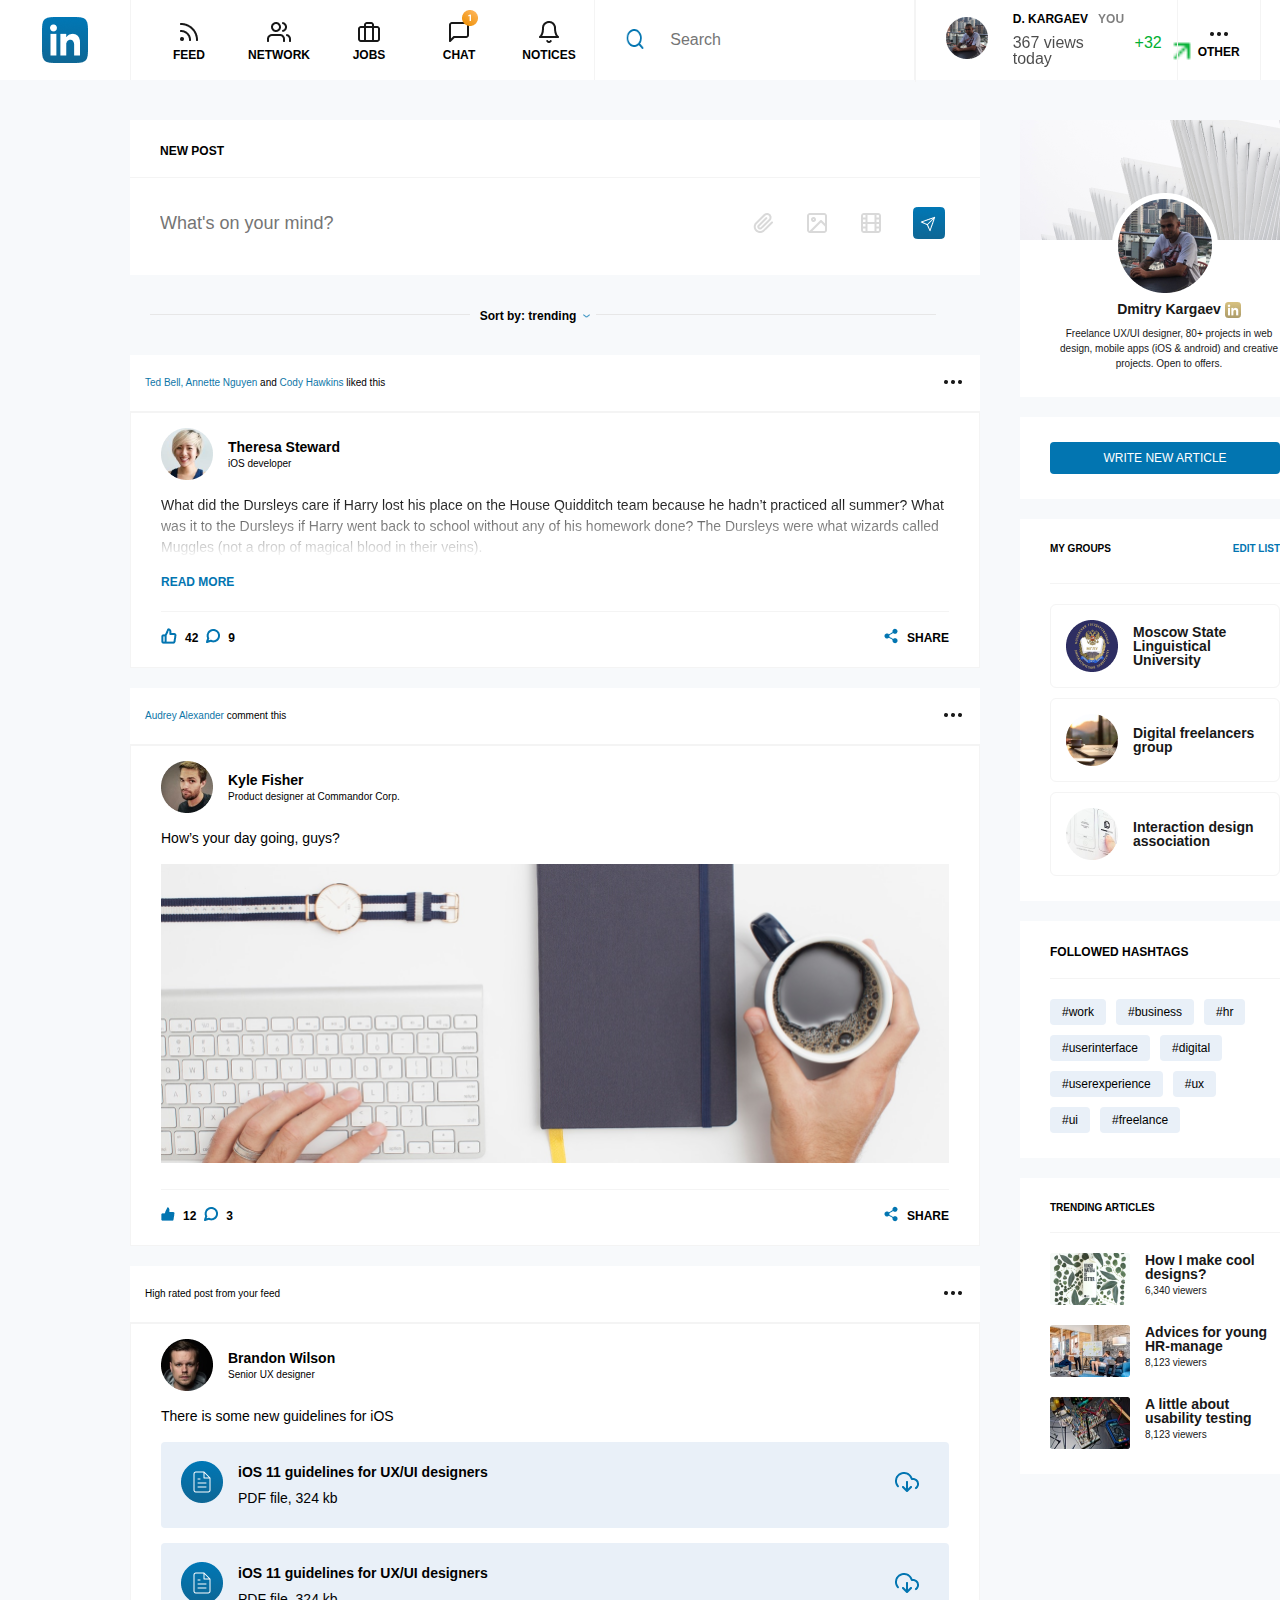
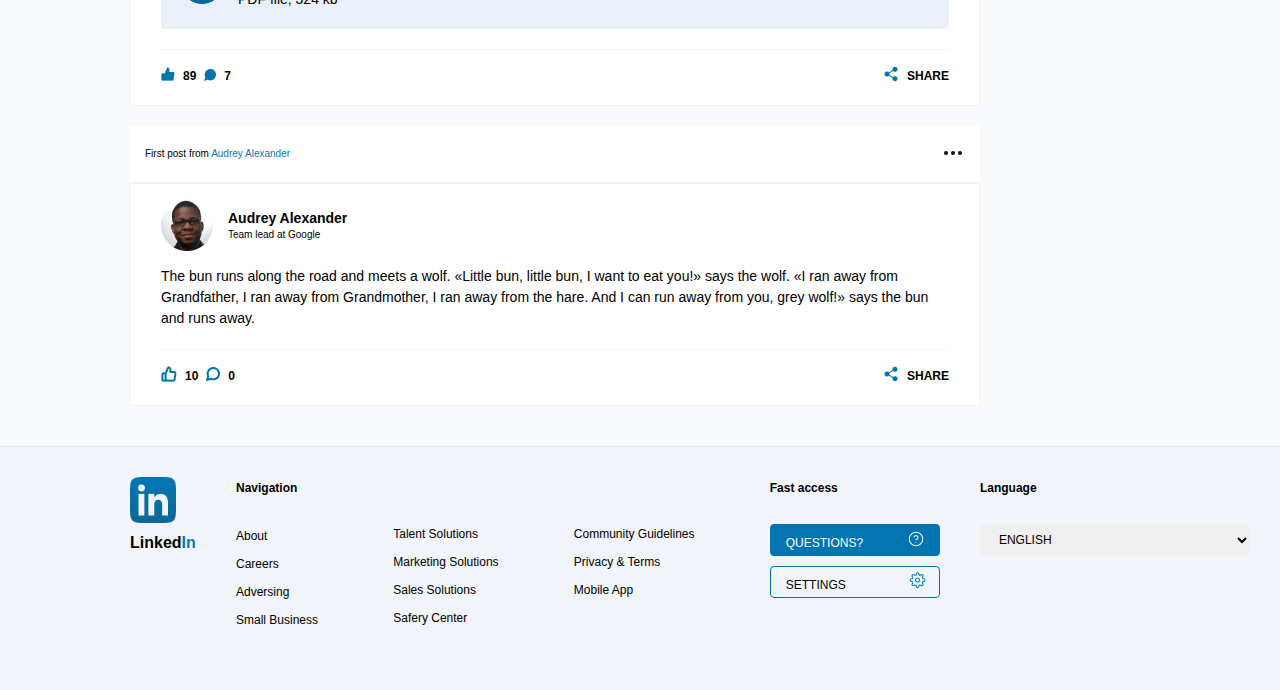
==== page2/index.html @ 207765a1 "Merge branch 'main' of https://github.com/thaisBertoldi/exercicio-linkedin" ====
<!DOCTYPE html>
<html lang="en">

<head>
    <meta charset="UTF-8">
    <meta http-equiv="X-UA-Compatible" content="IE=edge">
    <meta name="viewport" content="width=device-width, initial-scale=1.0">
    <link rel="preconnect" href="https://fonts.googleapis.com">
    <link rel="preconnect" href="https://fonts.gstatic.com" crossorigin>
    <!-- <link href="https://fonts.googleapis.com/css2?family=Roboto&display=swap" rel="stylesheet"> -->
    <link rel="stylesheet" href="./css/reset.css">
    <link rel="stylesheet" href="./css/pattern.css">
    <link rel="stylesheet" href="./css/styles.css">
    <title>Linkedin</title>
</head>

<body id="pageDois">
    <header>
        <div class="header">
            <nav class="menu">
                <div class="logo-linkedin">
                    <img class="imagem-linkedin" src="./img/img-header/logo.png" alt="logo-linkedin" width="46" height="46">
                </div>
                <ul class="nav-bar">
                    <li class="menu-icone">
                        <img class="icone" src="./img/img-header/menu-feed.png" alt="">
                        <a href="#">FEED</a>
                    </li>
                    <li class="menu-icone">
                        <img class="icone" src="./img/img-header/menu-users.png" alt="">
                        <a href="#">NETWORK</a>
                    </li>
                    <li class="menu-icone">
                        <img class="icone" src="./img/img-header/menu-jobs.png" alt="">
                        <a href="#">JOBS</a>
                    </li>
                    <li class="menu-icone chat">
                        <img class="icone" src="./img/img-header/menu-chat.png" alt="">
                        <a href="#">CHAT</a>
                    </li>
                    <li class="menu-icone">
                        <img class="icone" src="./img/img-header/menu-notificacao.png" alt="">
                        <a href="#">NOTICES</a>
                    </li>
                </ul>
            </nav>
            <div class="pesquisar">
                <label for="pesquisar">
                    <img class="icone-pesquisar" src="./img/img-header/lupa-pesquisa.png" alt="" width="24" height="24">
                </label>
                <input class="input" placeholder="Search" id="pesquisar"></input>
            </div>

            <div class="user">
                <div class="foto-user">
                    <img src="./img/img-header/foto-perfil-logado.png" alt="">
                </div>
                <div class="dados-user">
                    <div class="nome-user">
                        <h5>D. KARGAEV</h5>
                        <h5 class="h5-you">YOU</h5>
                    </div>
                    <div class="views">
                        <div class="views-user">
                            <p>367 views today</p>
                        </div>
                        <div class="view-up-down">
                            <p>+32</p>
                            <img src="./img/img-header/arrow.png" alt="">
                        </div>
                    </div>
                </div>
            </div>

            <div class="other">
                <div class="other-imagem">
                    <img src="./img/img-header/others.png" alt="" width="24" height="24">
                    OTHER
                </div>
                <div class="vazio"></div>

            </div>

        </div>
    </header>
    <div class="pagina-colunas">
        <div class="container-1">
            <div class="menu-esquerda-posts">
                <div class="background-main">
                    <div class="new-post">
                        <div class="titulo-new-post">
                            <p>NEW POST</p>
                        </div>
                        <div class="caixa-post">
                            <div class="input-post">
                                <input class="input" placeholder="What's on your mind?" id="pesquisar"></input>
                            </div>
                            <div class="botoes-post">
                                <div>
                                    <img src="./img/img-new-post/anexo.png" alt="">
                                </div>
                                <div>
                                    <img src="./img/img-new-post/image.png" alt="">
                                </div>
                                <div>
                                    <img src="./img/img-new-post/video.png" alt="">
                                </div>
                                <div>
                                    <img src="./img/img-new-post/send.png" alt="">
                                </div>
                            </div>
                        </div>
                    </div>

                    <div class="divisoria-container">
                        <div class="titulo-centro">
                            <div class="titulo-e-flecha">
                                <p>Sort by: trending</p>
                                <img src="./img/img-new-post/flecha.png" alt="">
                            </div>
                        </div>
                    </div>

                    <div class="posts-container primary">
                        <div class="like-this-info">
                            <p><span class="azul">Ted Bell, Annette Nguyen</span> and <span class="azul">Cody Hawkins</span> liked this</p>
                            <div>
                                <img src="./img/img-header/others.png" alt="">
                            </div>
                        </div>
                        <div class="post-conteudo ">
                            <div class="foto-user-post">
                                <img src="./img/img-visitors/theresa.png" alt="">
                                <div class="user-post">
                                    <div class="user-post-nome">
                                        <p>Theresa Steward</p>
                                    </div>
                                    <div class="user-post-profissao">
                                        <p>iOS developer</p>
                                    </div>
                                </div>
                            </div>
                            <div class="texto-post">
                                <div>
                                    <p class="text-gradient">What did the Dursleys care if Harry lost his place on the House Quidditch team because he hadn’t practiced all summer? What was it to the Dursleys if Harry went back to school without any of his homework done? The Dursleys were what wizards called Muggles (not a drop of magical blood in their veins).</p>
                                </div>
                                <div class="read-more">
                                    <p>READ MORE</p>
                                </div>
                            </div>
                            <div class="interacao-post">
                                <div class="like-comment">
                                    <div>
                                        <img src="./img/img-new-post/like.png" alt="">
                                    </div>
                                    <div>
                                        <p class="font-interacao-p">42</p>
                                    </div>
                                    <div>
                                        <img src="./img/img-new-post/comment.png" alt="">
                                    </div>
                                    <div>
                                        <p class="font-interacao-p">9</p>
                                    </div>
                                </div>
                                <div class="share-post">
                                    <div>
                                        <img src="./img/img-new-post/share.png" alt="">
                                    </div>
                                    <div>
                                        <p class="font-interacao-p">SHARE</p>
                                    </div>
                                </div>
                            </div>
                        </div>
                    </div>

                    <div class="posts-container">
                        <div class="like-this-info">
                            <p><span class="azul">Audrey Alexander</span> comment this</p>
                            <div>
                                <img src="./img/img-header/others.png" alt="">
                            </div>
                        </div>
                        <div class="post-conteudo">
                            <div class="foto-user-post">
                                <img src="./img/img-visitors/kyle.png" alt="">
                                <div class="user-post">
                                    <div class="user-post-nome">
                                        <p>Kyle Fisher</p>
                                    </div>
                                    <div class="user-post-profissao">
                                        <p>Product designer at Commandor Corp.</p>
                                    </div>
                                </div>
                            </div>
                            <div class="texto-post">
                                <div>
                                    <p>How’s your day going, guys?</p>
                                </div>
                                <div class="image-post2">
                                    <img src="./img/img-new-post/foto-post.png" alt="">
                                </div>
                            </div>
                            <div class="interacao-post">
                                <div class="like-comment">
                                    <div>
                                        <img src="./img/img-new-post/like-solid.png" alt="">
                                    </div>
                                    <div>
                                        <p class="font-interacao-p">12</p>
                                    </div>
                                    <div>
                                        <img src="./img/img-new-post/comment.png" alt="">
                                    </div>
                                    <div>
                                        <p class="font-interacao-p">3</p>
                                    </div>
                                </div>
                                <div class="share-post">
                                    <div>
                                        <img src="./img/img-new-post/share.png" alt="">
                                    </div>
                                    <div>
                                        <p class="font-interacao-p">SHARE</p>
                                    </div>
                                </div>
                            </div>
                        </div>
                    </div>

                    <div class="posts-container">
                        <div class="like-this-info">
                            <p>High rated post from your feed</p>
                            <div>
                                <img src="./img/img-header/others.png" alt="">
                            </div>
                        </div>
                        <div class="post-conteudo">
                            <div class="foto-user-post">
                                <img src="./img/img-visitors/brandon.png" alt="">
                                <div class="user-post">
                                    <div class="user-post-nome">
                                        <p>Brandon Wilson</p>
                                    </div>
                                    <div class="user-post-profissao">
                                        <p>Senior UX designer</p>
                                    </div>
                                </div>
                            </div>
                            <div class="texto-post">
                                <div>
                                    <p>There is some new guidelines for iOS</p>
                                </div>
                                <div class="arquivos-pdf-post3">
                                    <div class="primeira-parte-downloads">
                                        <div>
                                            <img src="./img/img-new-post/imagem-arquivo.png" alt="">
                                        </div>
                                        <div class="informacoes-downloads">
                                            <p class="titulo-informacao-download">iOS 11 guidelines for UX/UI designers</p>
                                            <p>PDF file, 324 kb</p>
                                        </div>
                                    </div>
                                    <div class="download-arquivo">
                                        <img src="./img/img-new-post/download-cloud.png" alt="">
                                    </div>
                                </div>
                                <div class="arquivos-pdf-post3">
                                    <div class="primeira-parte-downloads">
                                        <div>
                                            <img src="./img/img-new-post/imagem-arquivo.png" alt="">
                                        </div>
                                        <div class="informacoes-downloads">
                                            <p class="titulo-informacao-download">iOS 11 guidelines for UX/UI designers</p>
                                            <p>PDF file, 324 kb</p>
                                        </div>
                                    </div>
                                    <div class="download-arquivo">
                                        <img src="./img/img-new-post/download-cloud.png" alt="">
                                    </div>
                                </div>
                            </div>
                            <div class="interacao-post">
                                <div class="like-comment">
                                    <div>
                                        <img src="./img/img-new-post/like-solid.png" alt="">
                                    </div>
                                    <div>
                                        <p class="font-interacao-p">89</p>
                                    </div>
                                    <div>
                                        <img src="./img/img-new-post/comment-solid.png" alt="">
                                    </div>
                                    <div>
                                        <p class="font-interacao-p">7</p>
                                    </div>
                                </div>
                                <div class="share-post">
                                    <div>
                                        <img src="./img/img-new-post/share.png" alt="">
                                    </div>
                                    <div>
                                        <p class="font-interacao-p">SHARE</p>
                                    </div>
                                </div>
                            </div>
                        </div>
                    </div>

                    <div class="posts-container">
                        <div class="like-this-info">
                            <p>First post from <span class="azul">Audrey Alexander</span></p>
                            <div>
                                <img src="./img/img-header/others.png" alt="">
                            </div>
                        </div>
                        <div class="post-conteudo">
                            <div class="foto-user-post">
                                <img src="./img/img-visitors/audrey.png" alt="">
                                <div class="user-post">
                                    <div class="user-post-nome">
                                        <p>Audrey Alexander</p>
                                    </div>
                                    <div class="user-post-profissao">
                                        <p>Team lead at Google</p>
                                    </div>
                                </div>
                            </div>
                            <div class="texto-post">
                                <div>
                                    <p>The bun runs along the road and meets a wolf. «Little bun, little bun, I want to eat you!» says the wolf. «I ran away from Grandfather, I ran away from Grandmother, I ran away from the hare. And I can run away from you, grey wolf!» says the bun and runs away.</p>
                                </div>
                            </div>
                            <div class="interacao-post">
                                <div class="like-comment">
                                    <div>
                                        <img src="./img/img-new-post/like.png" alt="">
                                    </div>
                                    <div>
                                        <p class="font-interacao-p">10</p>
                                    </div>
                                    <div>
                                        <img src="./img/img-new-post/comment.png" alt="">
                                    </div>
                                    <div>
                                        <p class="font-interacao-p">0</p>
                                    </div>
                                </div>
                                <div class="share-post">
                                    <div>
                                        <img src="./img/img-new-post/share.png" alt="">
                                    </div>
                                    <div>
                                        <p class="font-interacao-p">SHARE</p>
                                    </div>
                                </div>
                            </div>
                        </div>
                    </div>
                </div>
            </div>

        </div>

        <section class="container-2">
            <section class="perfil-lateral">
                <div class="perfil-lateral-capa">
                    <img src="./img/foto-capa-lateral.png" alt="">
                </div>
                <div class="perfil-lateral-info">
                    <div class="foto-perfil-lateral">
                        <img src="./img/foto-perfil-lateral.png" alt="">
                    </div>
                    <div class="perfil-lateral-nome">
                        <h3 class="perfil-lateral-info-titulo paragrafo">Dmitry Kargaev</h3>
                        <p class="perfil-lateral-info-paragrafo">
                            Freelance UX/UI designer, 80+ projects in web design, mobile apps (iOS & android) and creative projects. Open to offers.
                        </p>
                    </div>
                </div>
            </section>

            <section class="novo-artigo section-padrao-lateral">
                <button class="criar-novo-artigo">
                    write new article
                </button>
            </section>

            <section class="meus-grupos-container section-padrao-lateral">
                <div class="editar-grupos">
                    <p class="meus-grupos-botao">MY GROUPS</p>
                    <p class="editar-meus-grupos-botao">EDIT LIST</p>
                </div>
                <div class="meus-grupos">
                    <div class="grupo">
                        <img src="./img/grupos/grupo01.png" alt="">
                        <p class="paragrafo">Moscow State
                            Linguistical
                            University</p>
                    </div>
                    <div class="grupo">
                        <img src="./img/grupos/grupo02.png" alt="">
                        <p class="paragrafo">Digital freelancers
                            group</p>
                    </div>
                    <div class="grupo">
                        <img src="./img/grupos/grupo03.png" alt="">
                        <p class="paragrafo">Interaction
                            design
                            association</p>
                    </div>
                </div>
            </section>

            <section class="followed-hashtags section-padrao-lateral">
                <div class="titulo-followed-hashtags">
                    <p>FOLLOWED HASHTAGS</p>
                </div>
                <div class="hashtags-followed-hashtags">
                    <div class="hashtag">
                        <p>#work</p>
                    </div>
                    <div class="hashtag">
                        <p>#business</p>
                    </div>
                    <div class="hashtag">
                        <p>#hr</p>
                    </div>
                    <div class="hashtag">
                        <p>#userinterface</p>
                    </div>
                    <div class="hashtag">
                        <p>#digital</p>
                    </div>
                    <div class="hashtag">
                        <p>#userexperience</p>
                    </div>
                    <div class="hashtag">
                        <p>#ux</p>
                    </div>
                    <div class="hashtag">
                        <p>#ui</p>
                    </div>
                    <div class="hashtag">
                        <p>#freelance</p>
                    </div>
                    </ul>
                </div>
            </section>

            <section class="articles section-padrao-lateral">
                <div class="meus-artigos">
                    <p class="meus-artigos-botao">Trending articles</p>
                </div>

                <div class="conteudo-artigos">
                    <div class="artigo">
                        <img src="./img/artigos/artigo01.png" alt="">
                        <div class="info-artigos">
                            <p class="paragrafo"> How I make cool designs?</p>
                            <p class="artigos-visualizacao">6,340 viewers</p>
                        </div>
                    </div>
                    <div class="artigo">
                        <img src="./img/artigos/artigo02.png" alt="">
                        <div class="info-artigos">
                            <p class="paragrafo">Advices for young HR-manage</p>
                            <p class="artigos-visualizacao">8,123 viewers</p>
                        </div>
                    </div>
                    <div class="artigo">
                        <img src="./img/artigos/artigo03.png" alt="">
                        <div class="info-artigos">
                            <p class="paragrafo">A little about usability testing</p>
                            <p class="artigos-visualizacao">8,123 viewers</p>
                        </div>
                    </div>
                </div>
            </section>

        </section>
    </div>

    <footer>
        <div class="logo-linkedin-footer">
            <img src="./img/img-header/logo.png" alt="">
            <p>Linked<span class="azul">In</span></p>
        </div>
        <div class="menu-navigation">
            <div class="titulo-menu-footer">
                <h5>Navigation</h5>
            </div>
            <div class="menu-about">
                <ul class="menu-footer">
                    <li class="menu-item-footer"><a href="#">About</a></li>
                    <li class="menu-item-footer"><a href="#">Careers</a></li>
                    <li class="menu-item-footer"><a href="#">Adversing</a></li>
                    <li class="menu-item-footer"><a href="#">Small Business</a></li>
                </ul>
            </div>
        </div>
        <div class="menu-talent">
            <ul class="menu-footer">
                <li><a href="#">Talent Solutions</a></li>
                <li><a href="#">Marketing Solutions</a></li>
                <li><a href="#">Sales Solutions</a></li>
                <li><a href="#">Safery Center</a></li>
            </ul>
        </div>
        <div class="menu-community">
            <ul class="menu-footer">
                <li><a href="#">Community Guidelines</a></li>
                <li><a href="#">Privacy & Terms</a></li>
                <li><a href="#">Mobile App</a></li>
            </ul>
        </div>
        </div>
        <div class="menu-fast-access">
            <div class="titulo-menu-footer">
                <h5>Fast access</h5>
            </div>
            <div class="buttons">
                <div class="botao-icone">
                    <div>
                        <button class="question-button">QUESTIONS?</button>
                    </div>
                    <div>
                        <button class="settings-button">SETTINGS</button>
                    </div>
                </div>
            </div>
        </div>
        <div class="menu-language">
            <div class="titulo-menu-footer">
                <h5>Language</h5>
            </div>
            <select name="menu-language" id="language">
                <option value="q1">ENGLISH</option>
                <option value="q2">PORTUGUESE</option>
                <option value="q3">SPANISH</option>
            </select>
        </div>
    </footer>
</body>

</html>
---- page2/css/pattern.css ----
/* 
  Gradiente botoes
  background: linear-gradient(180deg, #0077B5 0%, #0E6795 100%);
border-radius: 4px 4px 0px 0px;
  */
@import url(//db.onlinewebfonts.com/c/07a38bbad54db72a40b406bed1c72f53?family=Gotham+Pro);

:root {
  --cor-principal: #0275b1;
  --font-size-titulo: 18px;
  --font-size-subtitulo: 14px;
  --font-size-texto: 10px;
}
.container {
  max-width: 1440px;
  margin: 0px 40px 40px 130px;
}
body {
  font-family: "Gotham Pro", sans-serif;
}

.titulo-negrito {
  color: #181818;
  font-size: var(--font-size-titulo);
  font-weight: bold;
}
.titulo {
  color: #181818;
  font-size: var(--font-size-titulo);
}
.paragrafo {
  color: #181818;
  font-size: var(--font-size-subtitulo);
}

.botao-background {
  color: #fff;
  width: 170px;
  height: 32px;
  border-radius: 4px;
  text-align: center;
  background: linear-gradient(180deg, #0077b5 0%, #0e6795 100%);
}
.botao-borda {
  background-color: #fff;
  color: var(--cor-principal);
  border: 1px solid var(--cor-principal);
  width: 170px;
  height: 32px;
  border-radius: 4px;
}
---- page2/css/styles.css ----
#pageDois .background-main {
  padding-top: 0px;
}
@media screen and (min-width: 1441px) {
  .header {
    justify-content: space-between;
  }
  .header .logo-linkedin,
  .header .menu,
  .header .pesquisar,
  .header .user,
  .header .other,
  .header .vazio {
    border: none;
  }
}
.section-padrao-lateral {
  display: grid;
  padding: 25px 30px;
  background-color: #fff;
  max-width: 290px;
}
.background-main {
  background-color: #f7f9fb;
  padding-top: 40px;
}
.header {
  display: flex;
  align-items: center;
  height: 80px;
}

.logo-linkedin {
  width: 131px;
  height: 80px;
  display: flex;
  align-items: center;
  justify-content: center;
  border-right: 1px solid #f4f4f4;
}
.imagem-linkedin {
  width: 46px;
  height: 46px;
}

.menu {
  border-right: 1px solid #f4f4f4;
  height: 80px;
  display: flex;
  align-items: center;
  justify-content: center;
}
.nav-bar {
  margin-left: 13px;
  display: flex;
  align-items: center;
  width: 450px;
}

.menu-icone {
  display: flex;
  flex-direction: column;
  width: 90px;
  height: 80px;
  column-gap: 10px;
  row-gap: 5px;
  align-items: center;
  justify-content: center;
  font-size: 12px;
}
.icone {
  width: 24px;
  height: 24px;
}
.pesquisar {
  height: 80px;
  width: 365px;
  margin-left: 30px;
  display: flex;
  align-items: center;
  column-gap: 25px;
  border-right: 1px solid #f4f4f4;
}
.icone-pesquisar {
  width: 24px;
  height: 24px;
}
.input {
  outline: none;
  height: 95%;
  width: 100%;
}

.chat {
  position: relative;
}

.chat::after {
  content: url(../img/img-header/menu-chat-numero.png);
  position: absolute;
  right: 26px;
  top: 10px;
}

.user {
  border-left: 1px solid #f4f4f4;
  display: grid;
  align-items: center;
  grid-template-columns: auto 1fr;
  width: 330px;
}
.foto-user {
  padding: 18px 15px 20px 30px;
}
.dados-user {
  padding-left: 10px;
}

.nome-user {
  display: flex;
  padding-bottom: 10px;
  font-weight: bold;
  font-size: 12px;
}

.menu-icone a {
  font-weight: bold;
}

.views,
.view-up-down {
  display: flex;
}

.view-up-down {
  padding-left: 10px;
}
.view-up-down p {
  margin-right: 4px;
}
.h5-you {
  opacity: 0.5;
  padding-left: 10px;
}

.views-user {
  opacity: 0.7;
}

.view-up-down {
  color: #02b033;
}

.other {
  display: grid;
  grid-template-columns: 1fr 1fr;
  align-items: center;
  justify-content: center;
  border-left: 1px solid #f4f4f4;
  width: 130px;
  font-weight: bold;
  font-size: 12px;
}
.other-imagem {
  padding: 0px 20px;
  display: grid;
}
.other-imagem img {
  justify-self: center;
}
.vazio {
  border-left: 1px solid #f4f4f4;
  background-color: #fff;
  height: 80px;
  width: auto;
}

/* --- Colunas do Site --- */

.pagina-colunas {
  display: flex;
  background-color: #f7f9fb;
  padding-top: 40px;
}

/* --- new post --- */

.container-1 {
  /* width: 1440px; */
  /*  height: auto; /* corrigir tamanho */
  margin: 0px 40px 40px 130px;
  background-color: #f7f9fb;
}

.menu-esquerda-posts {
  display: flex;
  flex-direction: column;
  background-color: #ffffff;
  width: 850px;
  /*  height: 135px; */
}

.new-post {
  display: flex;
  flex-direction: column;
  background-color: #fff;
}

.titulo-new-post {
  font-size: 12px;
  font-weight: bold;
  border-bottom: 1px solid #f4f4f4;
  padding: 25px 751px 20px 30px;
}

.caixa-post {
  display: flex;
  justify-content: space-between;
  padding: 29px 35px 33px 30px;
}

.input-post {
  font-size: 18px;
}

.botoes-post {
  display: flex;
  flex-direction: row;
  column-gap: 30px;
  align-items: center;
}

/* --- trending --- */

.divisoria-container {
  display: flex;
  flex-direction: column;
  align-items: center;
  background-color: #f7f9fb;
  width: 850px;
  height: 80px;
  padding: 35px 0;
}

.titulo-e-flecha {
  display: flex;
  flex-direction: row;
  align-items: center;
  column-gap: 7px;
  font-size: 12px;
  font-weight: bold;
  text-align: center;
  padding: 0px 40px 40px 0;
  position: relative;
}

.titulo-e-flecha p:before {
  content: " ";
  position: absolute;
  width: 320px;
  border-top: 1px solid #e7e7e7;
  margin-top: 4px;
}

.titulo-e-flecha p:after {
  content: " ";
  position: absolute;
  width: 340px;
  border-top: 1px solid #e7e7e7;
  margin-top: 4px;
}

.titulo-e-flecha p:before {
  margin-left: -330px;
}

.titulo-e-flecha p:after {
  margin-left: 20px;
}

.titulo-e-flecha img {
  width: 7px;
  height: 4px;
}

/* --- posts --- */

.post-container {
  display: flex;
  flex-direction: column;
  background-color: #ffffff;
  width: 850px;
  height: 285px;
}
.posts-container {
  margin-top: 20px;
}
.like-this-info {
  display: flex;
  justify-content: space-between;
  align-items: center;
  padding: 15px 15px;
  border-bottom: 1px solid #f4f4f4;
  background-color: #ffffff;
  font-size: var(--font-size-texto);
}
.primary {
  margin-top: 0px !important;
}
.post-conteudo {
  display: flex;
  flex-direction: column;
  padding: 15px 30px 20px 30px;
  background-color: #ffffff;
  border: 1px solid #f4f4f4;
}

.foto-user-post {
  display: flex;
  flex-direction: row;
  column-gap: 15px;
  align-items: center;
}

.user-post {
  display: flex;
  flex-direction: column;
  row-gap: 5px;
}

.user-post-nome {
  font-weight: bold;
  font-size: 14px;
}

.user-post-profissao {
  font-size: 10px;
}

.texto-post {
  display: flex;
  flex-direction: column;
  row-gap: 15px;
  font-size: 14px;
  text-align: left;
  padding-top: 15px;
  padding-bottom: 20px;
  line-height: 1.5;
}

.text-gradient {
  background-image: linear-gradient(to bottom, black, white);
  background-clip: text;
  -webkit-background-clip: text;
  -webkit-text-fill-color: transparent;
  color: black;
}

.read-more {
  color: #0275b1;
  font-size: 12px;
  font-weight: bold;
}

.interacao-post {
  display: flex;
  flex-direction: row;
  justify-content: space-between;
  padding-top: 16px;
  border-top: 1px solid #f4f4f4;
}

.like-comment {
  display: flex;
  flex-direction: row;
  column-gap: 8px;
  align-items: center;
}

.share-post {
  display: flex;
  flex-direction: row;
  column-gap: 8px;
  align-items: center;
}

.font-interacao-p {
  font-weight: bold;
  font-size: 12px;
}

.primeira-parte-downloads {
  display: flex;
  flex-direction: row;
  column-gap: 15px;
  align-items: center;
}

.arquivos-pdf-post3 {
  display: flex;
  justify-content: space-between;
  align-items: center;
  padding: 19px 30px 19px 20px;
  background-color: #e9f0f8;
  border-radius: 4px;
}

.informacoes-downloads {
  display: flex;
  flex-direction: column;
  row-gap: 5px;
}

.titulo-informacao-download {
  font-weight: bold;
  font-size: 14px;
}

/* --- Followed Hashtag --- */

.followed-hashtags {
  margin-top: 20px;
}

.titulo-followed-hashtags {
  padding-bottom: 20px;
  border-bottom: 1px solid #f4f4f4;
  font-size: 12px;
  font-weight: bold;
}

.hashtags-followed-hashtags {
  display: flex;
  flex-wrap: wrap;
  column-gap: 10px;
  margin-top: 20px;
  row-gap: 10px;
  max-width: 213px;
  flex-wrap: wrap;
  font-size: 12px;
}

.hashtag {
  background-color: #e9f0f8;
  border-radius: 4px;
  padding: 7px 12px;
  /*   margin-top: 20px; */
}
/* --- Footer --- */

.azul {
  color: #0e76a8;
}

footer {
  display: flex;
  justify-content: space-between;
  background: linear-gradient(#f1f4f8 0%, #f1f4f8 80%);
  border-top: 1px solid #e7e7e7;
  padding: 0 30px;
}

.logo-linkedin-footer {
  display: flex;
  flex-direction: column;
  row-gap: 12px;
  padding: 30px 0 139px 100px;
  align-items: flex-start;
  font-weight: bold;
}

.menu-navigation {
  display: flex;
  flex-direction: column;
}

.menu-footer {
  display: flex;
  flex-direction: column;
  row-gap: 16px;
  font-size: 12px;
}

.titulo-navigation {
  padding-bottom: 30px;
  padding-top: 35px;
}

footer h5 {
  font-weight: bold;
  font-size: 12px;
}

.menu-talent,
.menu-community {
  padding-top: 81px;
  padding-right: 35px;
}

.menu-about {
  padding-top: 36px;
  padding-right: 35px;
}

.titulo-menu-footer {
  padding-top: 35px;
}

.menu-fast-access h5,
.menu-language h5 {
  padding-bottom: 30px;
  font-size: 12px;
}

.botao-icone {
  display: flex;
  flex-direction: column;
  row-gap: 10px;
  align-items: center;
}

.question-button,
.settings-button {
  border: 1px solid #0275b1;
  border-radius: 4px;
  width: 170px;
  height: 32px;
  text-align: justify;
  padding-left: 15px;
  padding-right: 9px;
  font-size: 12px;
}

.question-button {
  background-color: #0275b1;
  color: #ffffff;
}

.question-button::after {
  content: url(../img/img-footer/question.png);
  padding-left: 45px;
}

.settings-button::after {
  content: url(../img/img-footer/settings.png);
  padding-left: 63px;
}

.buttons {
  display: flex;
  flex-direction: column;
  row-gap: 10px;
}

#language {
  border-radius: 4px;
  width: 270px;
  height: 32px;
  top: 69px;
  left: 1040px;
  text-align: justify;
  padding-left: 15px;
  font-size: 12px;
}

/* container lateral page02 */

.perfil-lateral {
  display: grid;
  grid-template-rows: auto auto;
  justify-content: center;
  align-items: center;
  max-width: 290px;
  background-color: #fff;
}
.foto-perfil-lateral {
  margin-top: -50px;
}
.perfil-lateral-info {
  width: 100%;
  display: flex;
  flex-direction: column;
  justify-content: center;
  align-items: center;
}
.perfil-lateral-nome {
  display: flex;
  flex-direction: column;
  text-align: center;
  row-gap: 10px;
  padding-left: 29px;
  padding-right: 21px;
  padding-bottom: 26px;
  position: relative;
}
.perfil-lateral-info-titulo {
  font-weight: bold;
}
.perfil-lateral-info-titulo::after {
  position: absolute;
  margin-left: 4px;
  content: url(../img/logo-linkedin-dourado.png);
}
.perfil-lateral-info-paragrafo {
  color: #181818;
  line-height: 1.5;
  font-size: 10px;
}

/* novo artigo */
.novo-artigo {
  margin-top: 20px;
}
.criar-novo-artigo {
  width: 230px;
  height: 32px;
  font-size: 12px;
  color: #fff;
  text-transform: uppercase;
  background-color: var(--cor-principal);
  border-radius: 4px;
}

.meus-grupos-container {
  margin-top: 20px;
}
.meus-grupos {
  margin-top: 20px;
  display: grid;
  row-gap: 10px;
}
.meus-grupos-botao {
  font-size: var(--font-size-texto);
  font-weight: bold;
}
.editar-meus-grupos-botao {
  font-size: var(--font-size-texto);
  font-weight: bold;
  color: var(--cor-principal);
}
.editar-grupos {
  display: flex;
  justify-content: space-between;
  border-bottom: 1px solid #f4f4f4;
  padding-bottom: 29px;
}
.grupo .paragrafo {
  font-weight: bold;
}
.grupo {
  border: 1px solid #f4f4f4;
  display: flex;
  align-items: center;
  column-gap: 15px;
  padding: 15px;
  border-radius: 6px;
}

.articles {
  margin-top: 20px;
}
.meus-artigos {
  padding-bottom: 19px;
  border-bottom: 1px solid #f4f4f4;
}
.meus-artigos-botao {
  font-size: var(--font-size-texto);
  font-weight: bold;
  text-transform: uppercase;
}
.conteudo-artigos {
  margin-top: 20px;
  display: flex;
  flex-direction: column;
  row-gap: 20px;
}
.artigo {
  display: flex;
}
.artigo img {
  border-radius: 2px;
}
.info-artigos {
  margin-left: 15px;
  display: flex;
  flex-direction: column;
  row-gap: 5px;
}
.info-artigos .paragrafo {
  font-weight: bold;
}
.artigos-visualizacao {
  color: #181818;
  font-size: var(--font-size-texto);
}
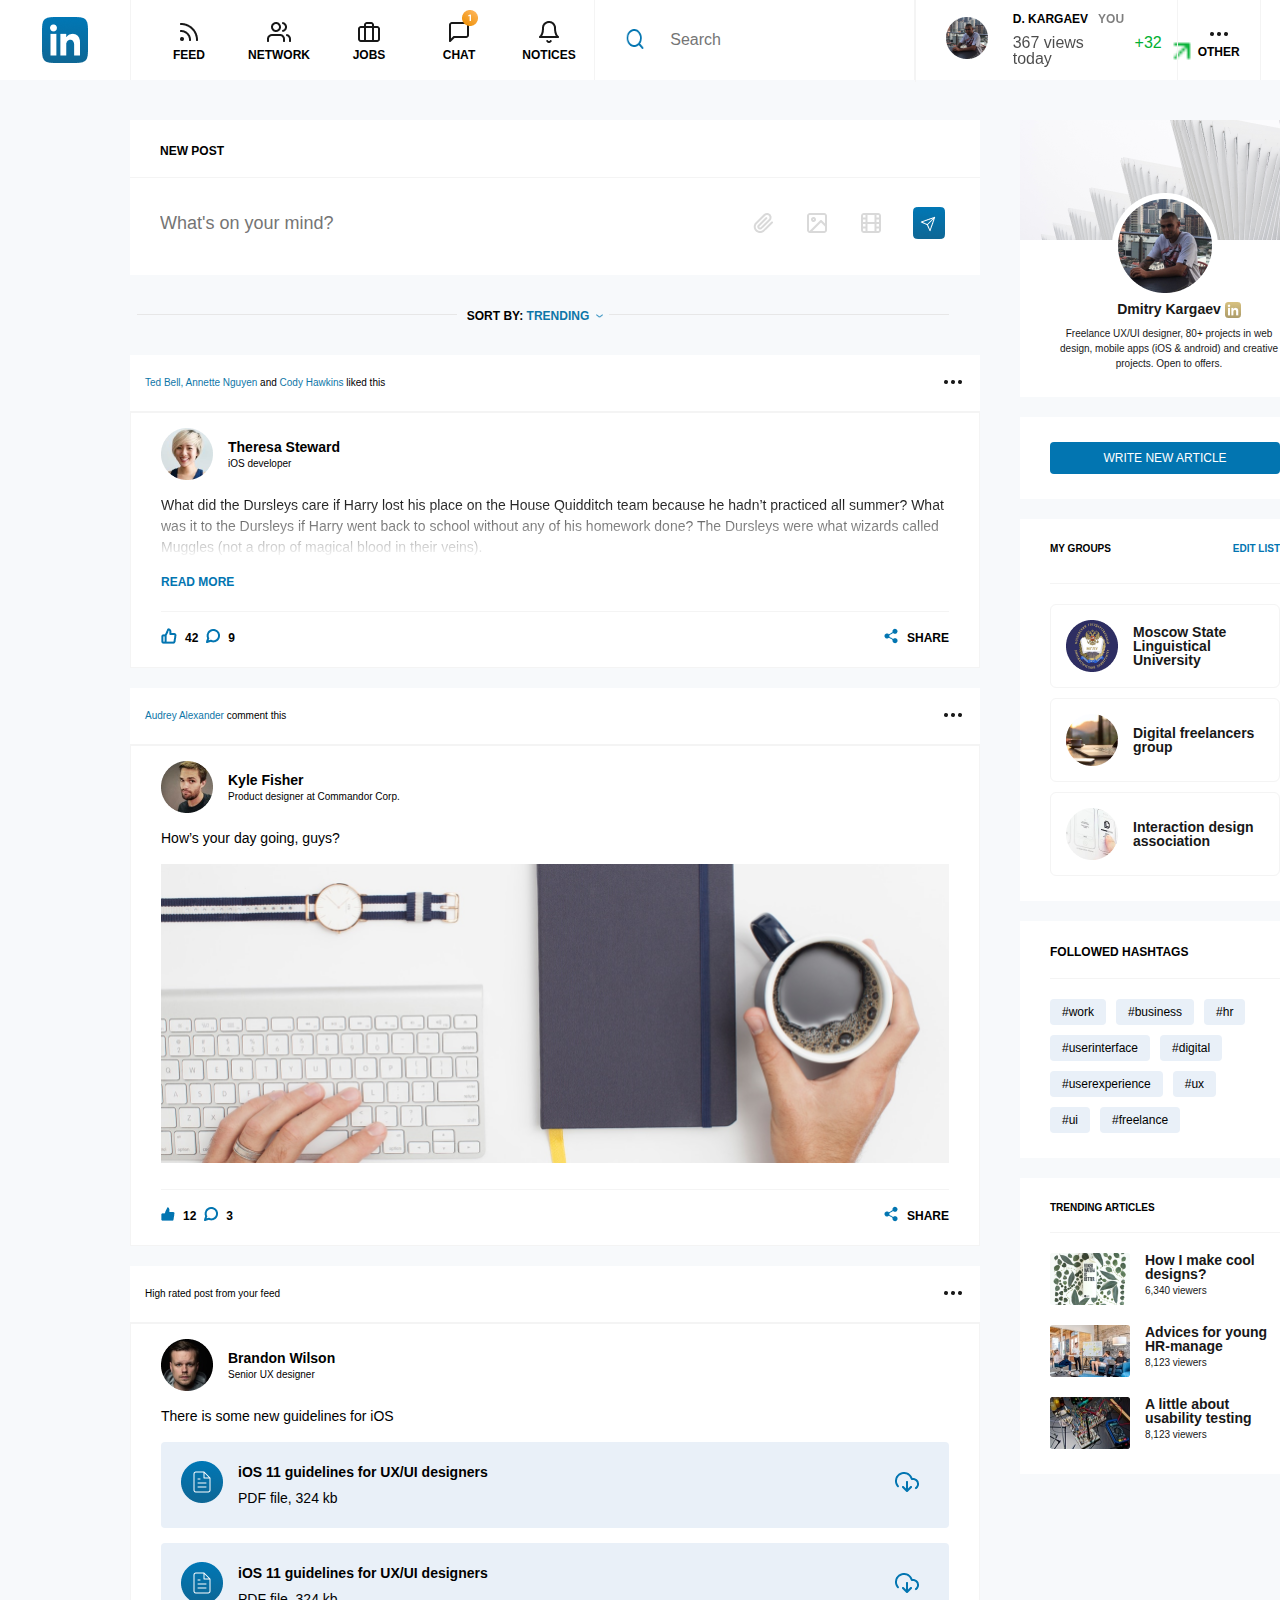
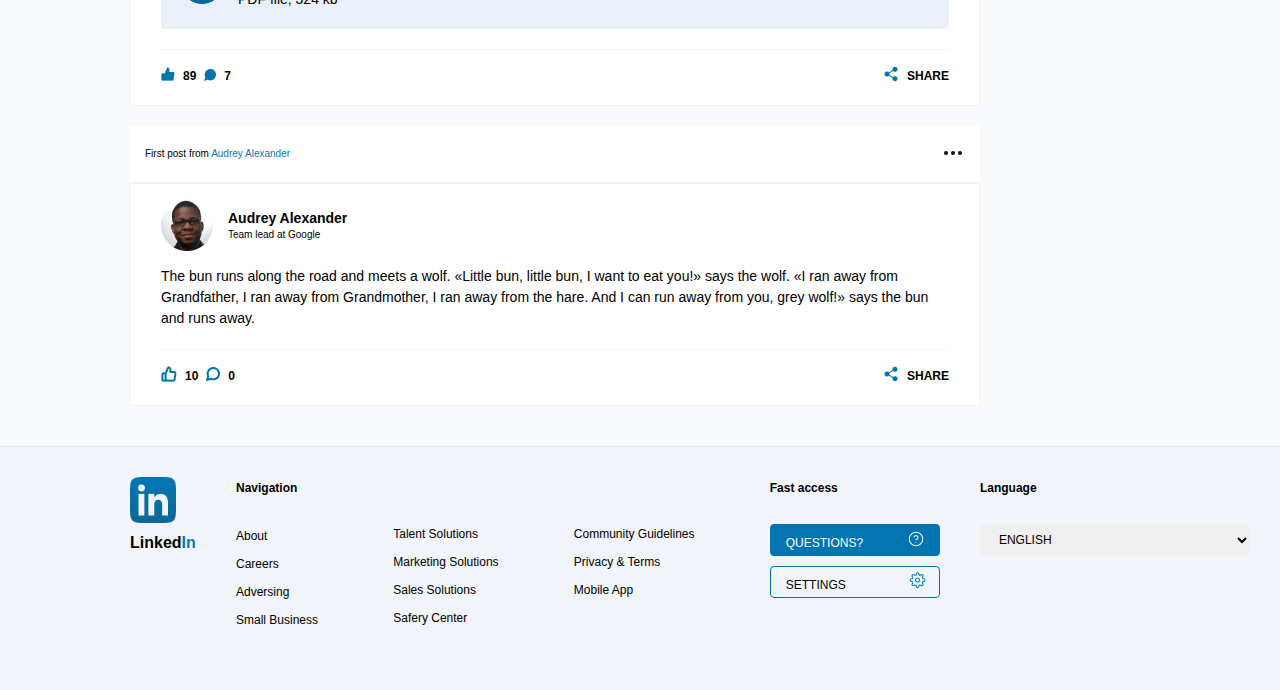
==== commit e0a0c25d: "alteraçao trending" ====
--- a/page2/index.html
+++ b/page2/index.html
@@ -115,7 +115,7 @@
                     <div class="divisoria-container">
                         <div class="titulo-centro">
                             <div class="titulo-e-flecha">
-                                <p>Sort by: trending</p>
+                                <p>SORT BY: <span class="azul">TRENDING</span></p>
                                 <img src="./img/img-new-post/flecha.png" alt="">
                             </div>
                         </div>
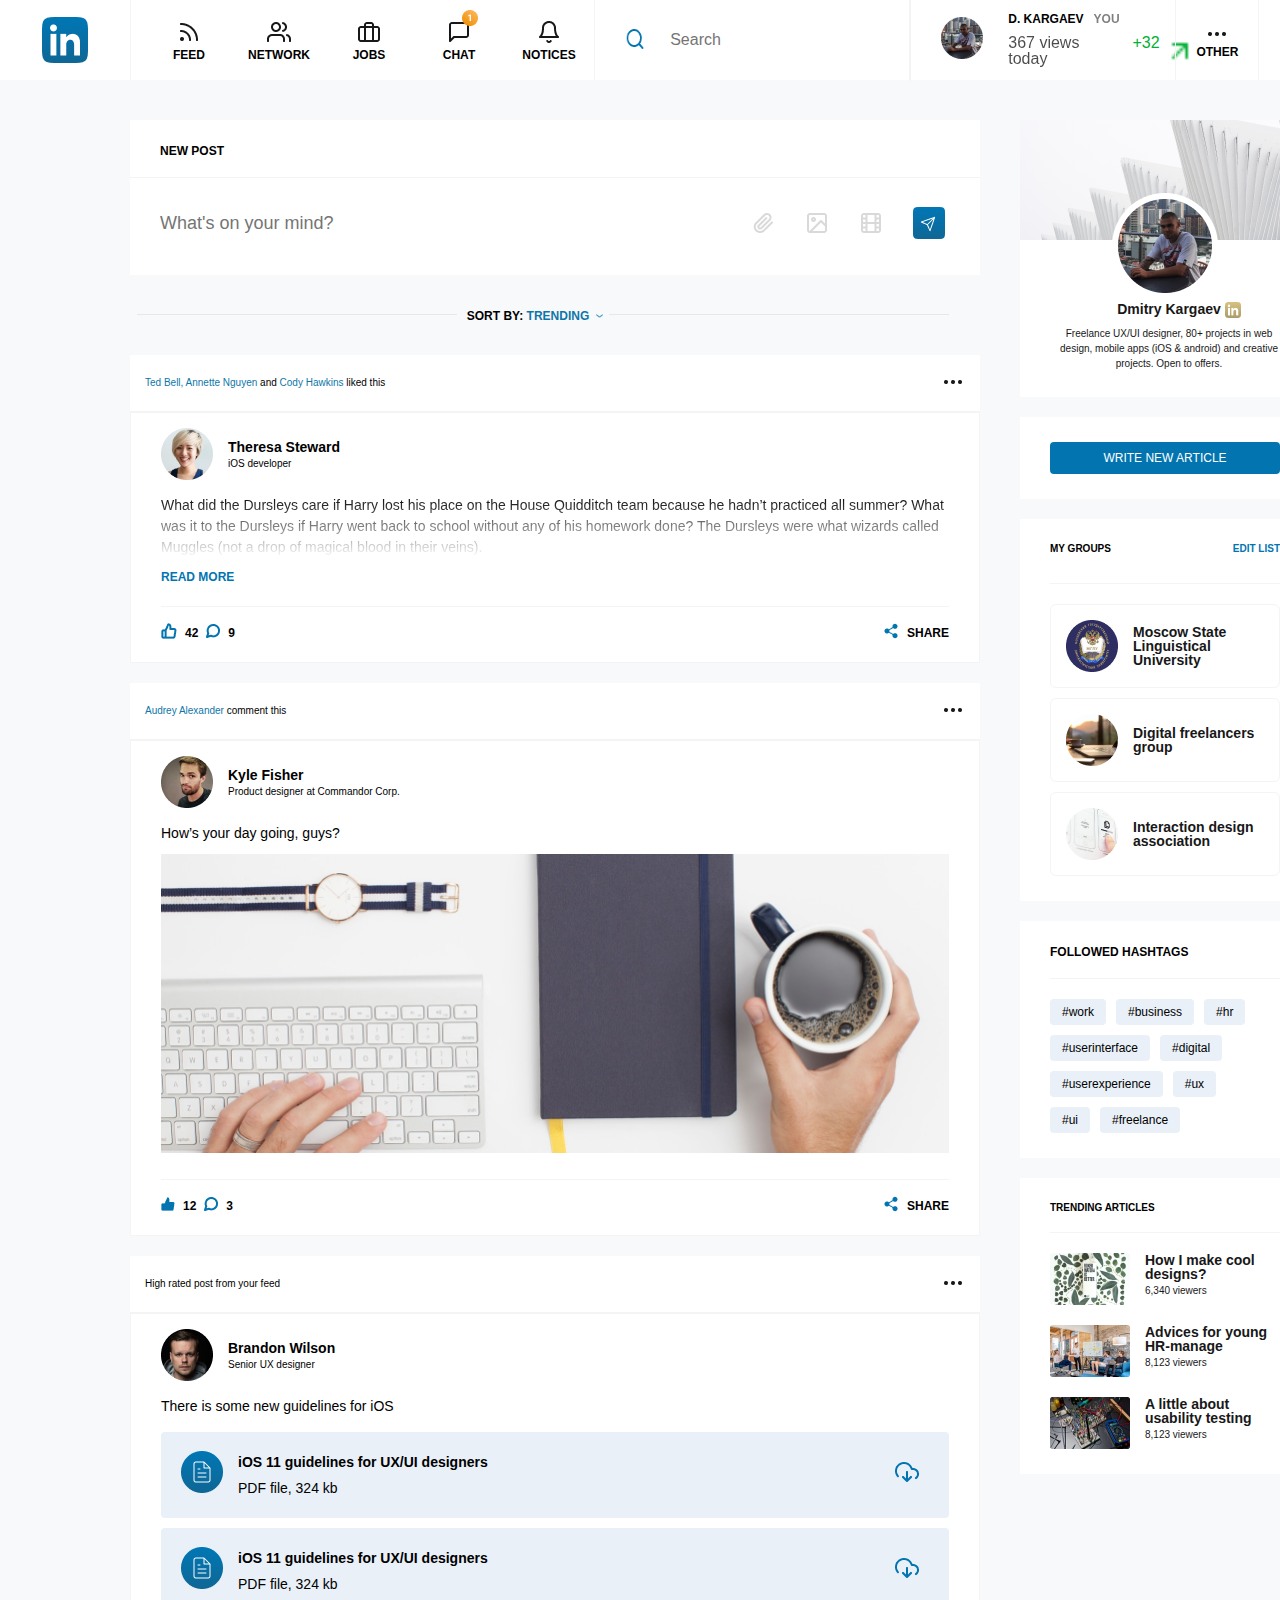
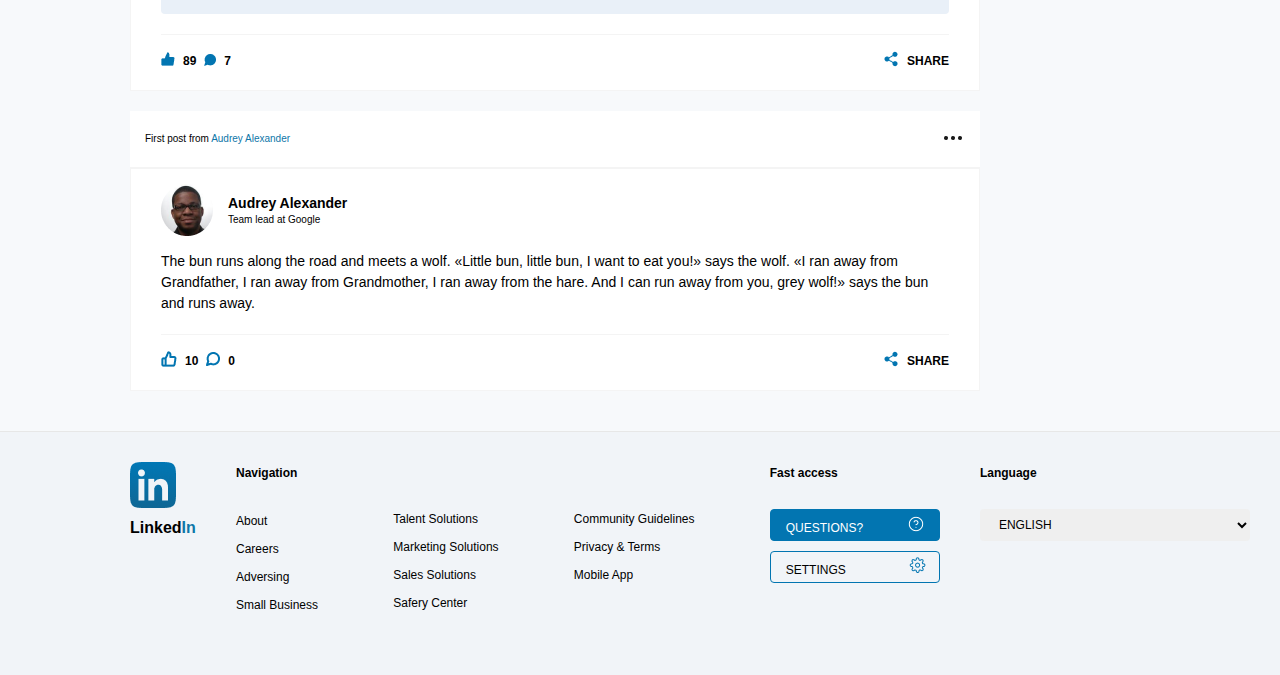
==== commit b589c5ef: "ajustes no layout" ====
--- a/page2/index.html
+++ b/page2/index.html
@@ -249,9 +249,8 @@
                                 </div>
                             </div>
                             <div class="texto-post">
-                                <div>
-                                    <p>There is some new guidelines for iOS</p>
-                                </div>
+                                <p class="titulo-post">There is some new guidelines for iOS</p>
+
                                 <div class="arquivos-pdf-post3">
                                     <div class="primeira-parte-downloads">
                                         <div>
--- a/page2/css/styles.css
+++ b/page2/css/styles.css
@@ -74,7 +74,7 @@
 }
 .pesquisar {
   height: 80px;
-  width: 365px;
+  width: 355px;
   margin-left: 30px;
   display: flex;
   align-items: center;
@@ -340,12 +340,15 @@
 .texto-post {
   display: flex;
   flex-direction: column;
-  row-gap: 15px;
+  row-gap: 10px;
   font-size: 14px;
   text-align: left;
   padding-top: 15px;
   padding-bottom: 20px;
   line-height: 1.5;
+}
+.titulo-post {
+  margin-bottom: 5px;
 }
 
 .text-gradient {
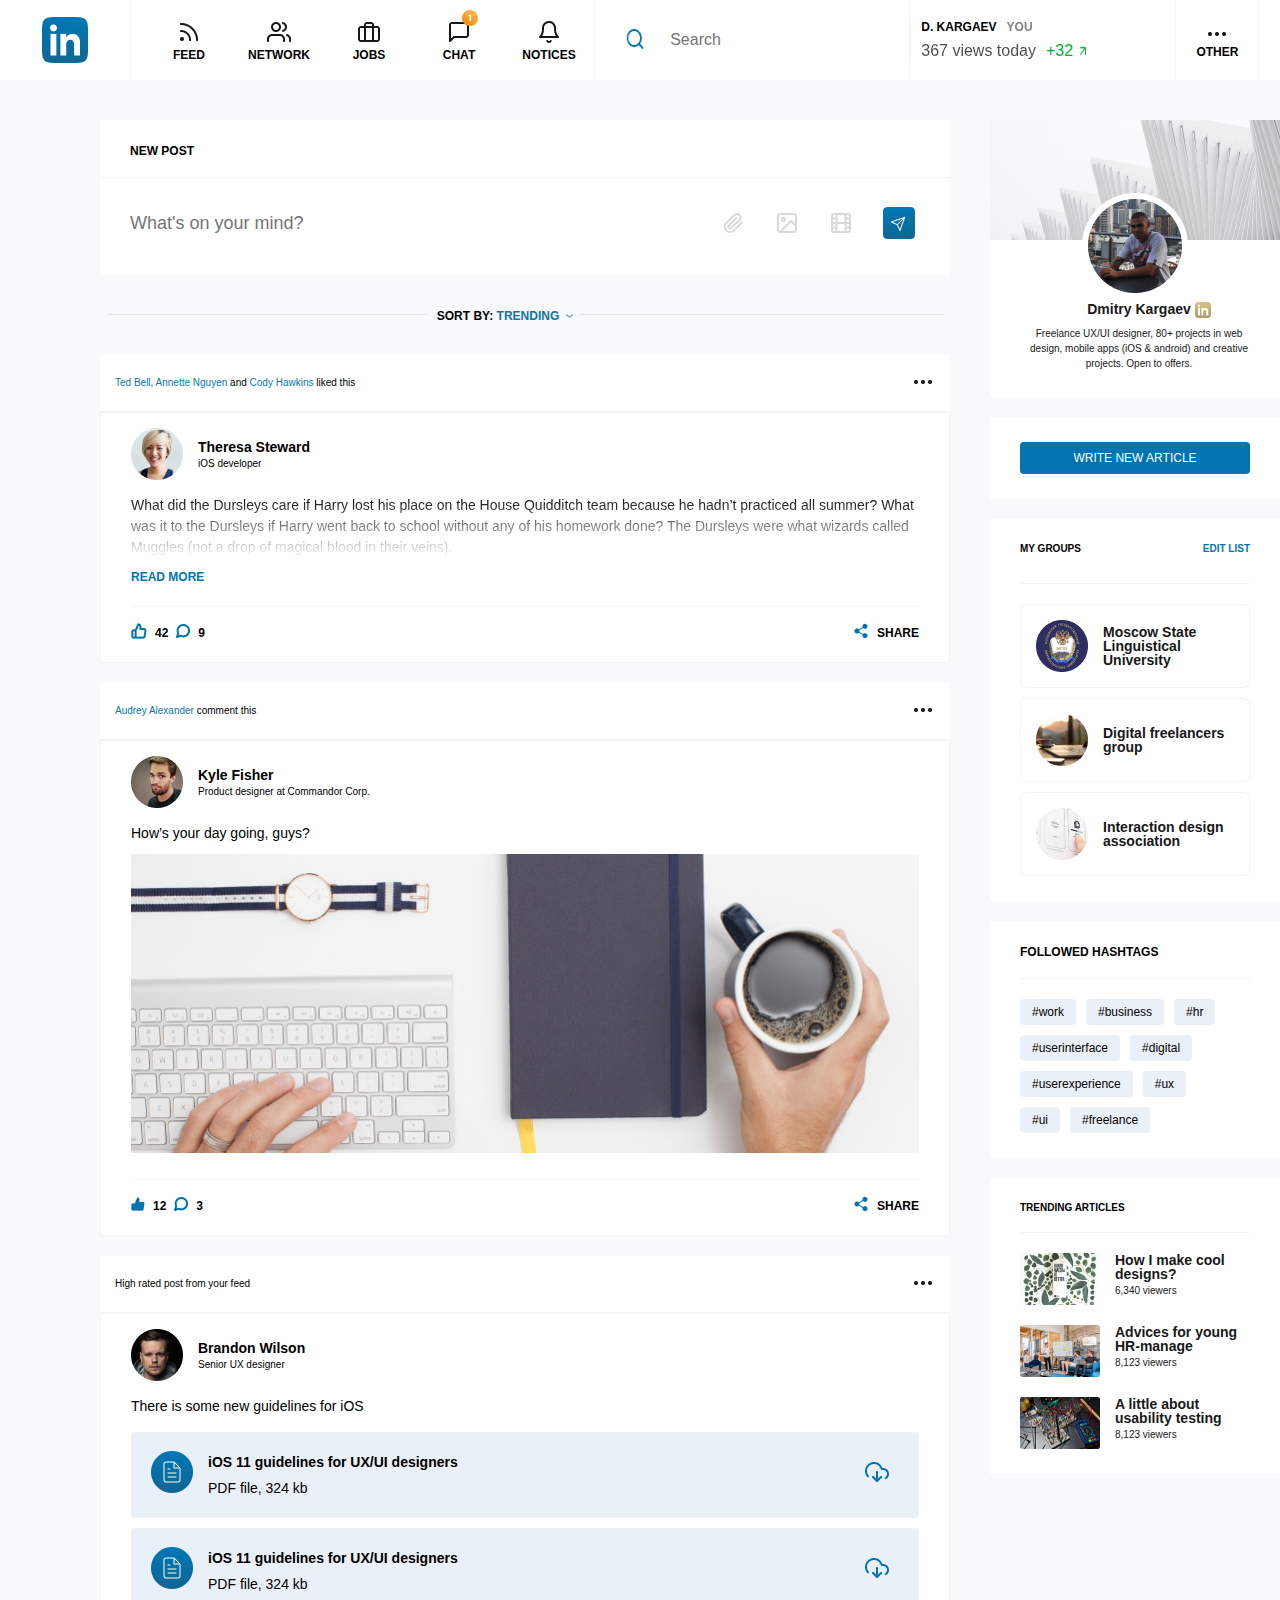
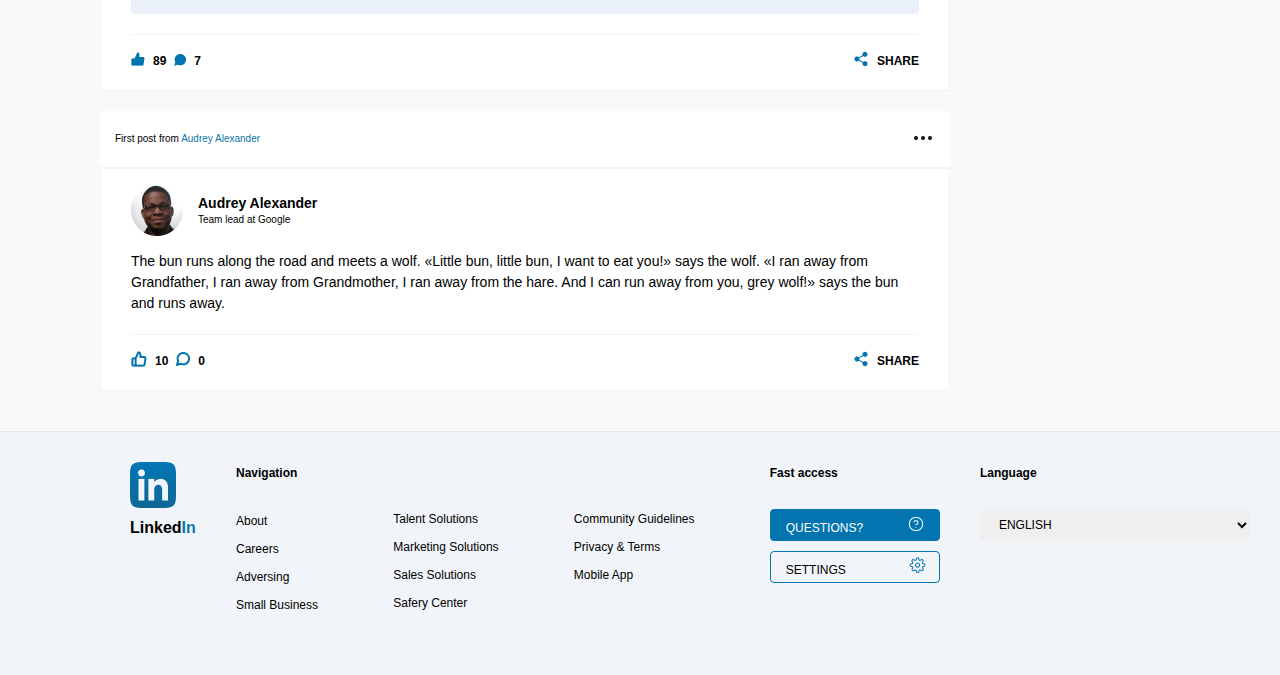
==== commit 1d482b2c: "enviando page02 responsiva" ====
--- a/page2/index.html
+++ b/page2/index.html
@@ -8,9 +8,14 @@
     <link rel="preconnect" href="https://fonts.googleapis.com">
     <link rel="preconnect" href="https://fonts.gstatic.com" crossorigin>
     <!-- <link href="https://fonts.googleapis.com/css2?family=Roboto&display=swap" rel="stylesheet"> -->
+
+    <!-- lib -->
+    <link rel="stylesheet" href="https://cdnjs.cloudflare.com/ajax/libs/font-awesome/6.0.0/css/all.min.css" />
+    <!-- css -->
     <link rel="stylesheet" href="./css/reset.css">
     <link rel="stylesheet" href="./css/pattern.css">
     <link rel="stylesheet" href="./css/styles.css">
+    <link rel="stylesheet" href="./css/query.css">
     <title>Linkedin</title>
 </head>
 
@@ -42,6 +47,7 @@
                         <img class="icone" src="./img/img-header/menu-notificacao.png" alt="">
                         <a href="#">NOTICES</a>
                     </li>
+
                 </ul>
             </nav>
             <div class="pesquisar">
@@ -77,410 +83,986 @@
                     <img src="./img/img-header/others.png" alt="" width="24" height="24">
                     OTHER
                 </div>
-                <div class="vazio"></div>
-
+                <div class="vazio">
+
+                </div>
             </div>
-
+            <div class="menu-hamburguer">
+                <i class="fa-solid fa-bars"></i>
+            </div>
         </div>
     </header>
-    <div class="pagina-colunas">
-        <div class="container-1">
-            <div class="menu-esquerda-posts">
-                <div class="background-main">
-                    <div class="new-post">
-                        <div class="titulo-new-post">
-                            <p>NEW POST</p>
-                        </div>
-                        <div class="caixa-post">
-                            <div class="input-post">
-                                <input class="input" placeholder="What's on your mind?" id="pesquisar"></input>
-                            </div>
-                            <div class="botoes-post">
-                                <div>
-                                    <img src="./img/img-new-post/anexo.png" alt="">
-                                </div>
-                                <div>
-                                    <img src="./img/img-new-post/image.png" alt="">
-                                </div>
-                                <div>
-                                    <img src="./img/img-new-post/video.png" alt="">
-                                </div>
-                                <div>
-                                    <img src="./img/img-new-post/send.png" alt="">
-                                </div>
-                            </div>
-                        </div>
-                    </div>
-
-                    <div class="divisoria-container">
-                        <div class="titulo-centro">
-                            <div class="titulo-e-flecha">
-                                <p>SORT BY: <span class="azul">TRENDING</span></p>
-                                <img src="./img/img-new-post/flecha.png" alt="">
-                            </div>
-                        </div>
-                    </div>
-
-                    <div class="posts-container primary">
-                        <div class="like-this-info">
-                            <p><span class="azul">Ted Bell, Annette Nguyen</span> and <span class="azul">Cody Hawkins</span> liked this</p>
-                            <div>
-                                <img src="./img/img-header/others.png" alt="">
-                            </div>
-                        </div>
-                        <div class="post-conteudo ">
-                            <div class="foto-user-post">
-                                <img src="./img/img-visitors/theresa.png" alt="">
-                                <div class="user-post">
-                                    <div class="user-post-nome">
-                                        <p>Theresa Steward</p>
-                                    </div>
-                                    <div class="user-post-profissao">
-                                        <p>iOS developer</p>
-                                    </div>
-                                </div>
-                            </div>
-                            <div class="texto-post">
-                                <div>
-                                    <p class="text-gradient">What did the Dursleys care if Harry lost his place on the House Quidditch team because he hadn’t practiced all summer? What was it to the Dursleys if Harry went back to school without any of his homework done? The Dursleys were what wizards called Muggles (not a drop of magical blood in their veins).</p>
-                                </div>
-                                <div class="read-more">
-                                    <p>READ MORE</p>
-                                </div>
-                            </div>
-                            <div class="interacao-post">
-                                <div class="like-comment">
+    <div class="background-main">
+        <div class="pagina-colunas">
+            <div class="conteudo-container-esquerdo">
+                <div class="container-1">
+                    <div class="menu-esquerda-posts">
+                        <div class="background-main">
+                            <div class="new-post">
+                                <div class="titulo-new-post">
+                                    <p>NEW POST</p>
+                                </div>
+                                <div class="caixa-post">
+                                    <div class="input-post">
+                                        <input class="input" placeholder="What's on your mind?" id="pesquisar"></input>
+                                    </div>
+                                    <div class="botoes-post">
+                                        <div>
+                                            <img src="./img/img-new-post/anexo.png" alt="">
+                                        </div>
+                                        <div>
+                                            <img src="./img/img-new-post/image.png" alt="">
+                                        </div>
+                                        <div>
+                                            <img src="./img/img-new-post/video.png" alt="">
+                                        </div>
+                                        <div>
+                                            <img src="./img/img-new-post/send.png" alt="">
+                                        </div>
+                                    </div>
+                                </div>
+                            </div>
+
+                            <div class="divisoria-container">
+                                <div class="titulo-centro">
+                                    <div class="titulo-e-flecha">
+                                        <p>SORT BY: <span class="azul">TRENDING</span></p>
+                                        <img src="./img/img-new-post/flecha.png" alt="">
+                                    </div>
+                                </div>
+                            </div>
+
+                            <div class="posts-container primary">
+                                <div class="like-this-info">
+                                    <p><span class="azul">Ted Bell, Annette Nguyen</span> and <span class="azul">Cody Hawkins</span> liked this</p>
                                     <div>
-                                        <img src="./img/img-new-post/like.png" alt="">
-                                    </div>
+                                        <img src="./img/img-header/others.png" alt="">
+                                    </div>
+                                </div>
+                                <div class="post-conteudo ">
+                                    <div class="foto-user-post">
+                                        <img src="./img/img-visitors/theresa.png" alt="">
+                                        <div class="user-post">
+                                            <div class="user-post-nome">
+                                                <p>Theresa Steward</p>
+                                            </div>
+                                            <div class="user-post-profissao">
+                                                <p>iOS developer</p>
+                                            </div>
+                                        </div>
+                                    </div>
+                                    <div class="texto-post">
+                                        <div>
+                                            <p class="text-gradient">What did the Dursleys care if Harry lost his place on the House Quidditch team because he hadn’t practiced all summer? What was it to the Dursleys if Harry went back to school without any of his homework done? The Dursleys were what wizards called Muggles (not a drop of magical blood in their veins).</p>
+                                        </div>
+                                        <div class="read-more">
+                                            <p>READ MORE</p>
+                                        </div>
+                                    </div>
+                                    <div class="interacao-post">
+                                        <div class="like-comment">
+                                            <div>
+                                                <img src="./img/img-new-post/like.png" alt="">
+                                            </div>
+                                            <div>
+                                                <p class="font-interacao-p">42</p>
+                                            </div>
+                                            <div>
+                                                <img src="./img/img-new-post/comment.png" alt="">
+                                            </div>
+                                            <div>
+                                                <p class="font-interacao-p">9</p>
+                                            </div>
+                                        </div>
+                                        <div class="share-post">
+                                            <div>
+                                                <img src="./img/img-new-post/share.png" alt="">
+                                            </div>
+                                            <div>
+                                                <p class="font-interacao-p">SHARE</p>
+                                            </div>
+                                        </div>
+                                    </div>
+                                </div>
+                            </div>
+
+                            <div class="posts-container">
+                                <div class="like-this-info">
+                                    <p><span class="azul">Audrey Alexander</span> comment this</p>
                                     <div>
-                                        <p class="font-interacao-p">42</p>
-                                    </div>
+                                        <img src="./img/img-header/others.png" alt="">
+                                    </div>
+                                </div>
+                                <div class="post-conteudo">
+                                    <div class="foto-user-post">
+                                        <img src="./img/img-visitors/kyle.png" alt="">
+                                        <div class="user-post">
+                                            <div class="user-post-nome">
+                                                <p>Kyle Fisher</p>
+                                            </div>
+                                            <div class="user-post-profissao">
+                                                <p>Product designer at Commandor Corp.</p>
+                                            </div>
+                                        </div>
+                                    </div>
+                                    <div class="texto-post">
+                                        <div>
+                                            <p>How’s your day going, guys?</p>
+                                        </div>
+                                        <div class="image-post2">
+                                            <img src="./img/img-new-post/foto-post.png" alt="">
+                                        </div>
+                                    </div>
+                                    <div class="interacao-post">
+                                        <div class="like-comment">
+                                            <div>
+                                                <img src="./img/img-new-post/like-solid.png" alt="">
+                                            </div>
+                                            <div>
+                                                <p class="font-interacao-p">12</p>
+                                            </div>
+                                            <div>
+                                                <img src="./img/img-new-post/comment.png" alt="">
+                                            </div>
+                                            <div>
+                                                <p class="font-interacao-p">3</p>
+                                            </div>
+                                        </div>
+                                        <div class="share-post">
+                                            <div>
+                                                <img src="./img/img-new-post/share.png" alt="">
+                                            </div>
+                                            <div>
+                                                <p class="font-interacao-p">SHARE</p>
+                                            </div>
+                                        </div>
+                                    </div>
+                                </div>
+                            </div>
+
+                            <div class="posts-container">
+                                <div class="like-this-info">
+                                    <p>High rated post from your feed</p>
                                     <div>
-                                        <img src="./img/img-new-post/comment.png" alt="">
-                                    </div>
+                                        <img src="./img/img-header/others.png" alt="">
+                                    </div>
+                                </div>
+                                <div class="post-conteudo">
+                                    <div class="foto-user-post">
+                                        <img src="./img/img-visitors/brandon.png" alt="">
+                                        <div class="user-post">
+                                            <div class="user-post-nome">
+                                                <p>Brandon Wilson</p>
+                                            </div>
+                                            <div class="user-post-profissao">
+                                                <p>Senior UX designer</p>
+                                            </div>
+                                        </div>
+                                    </div>
+                                    <div class="texto-post">
+                                        <p class="titulo-post">There is some new guidelines for iOS</p>
+
+                                        <div class="arquivos-pdf-post3">
+                                            <div class="primeira-parte-downloads">
+                                                <div>
+                                                    <img src="./img/img-new-post/imagem-arquivo.png" alt="">
+                                                </div>
+                                                <div class="informacoes-downloads">
+                                                    <p class="titulo-informacao-download">iOS 11 guidelines for UX/UI designers</p>
+                                                    <p>PDF file, 324 kb</p>
+                                                </div>
+                                            </div>
+                                            <div class="download-arquivo">
+                                                <img src="./img/img-new-post/download-cloud.png" alt="">
+                                            </div>
+                                        </div>
+                                        <div class="arquivos-pdf-post3">
+                                            <div class="primeira-parte-downloads">
+                                                <div>
+                                                    <img src="./img/img-new-post/imagem-arquivo.png" alt="">
+                                                </div>
+                                                <div class="informacoes-downloads">
+                                                    <p class="titulo-informacao-download">iOS 11 guidelines for UX/UI designers</p>
+                                                    <p>PDF file, 324 kb</p>
+                                                </div>
+                                            </div>
+                                            <div class="download-arquivo">
+                                                <img src="./img/img-new-post/download-cloud.png" alt="">
+                                            </div>
+                                        </div>
+                                    </div>
+                                    <div class="interacao-post">
+                                        <div class="like-comment">
+                                            <div>
+                                                <img src="./img/img-new-post/like-solid.png" alt="">
+                                            </div>
+                                            <div>
+                                                <p class="font-interacao-p">89</p>
+                                            </div>
+                                            <div>
+                                                <img src="./img/img-new-post/comment-solid.png" alt="">
+                                            </div>
+                                            <div>
+                                                <p class="font-interacao-p">7</p>
+                                            </div>
+                                        </div>
+                                        <div class="share-post">
+                                            <div>
+                                                <img src="./img/img-new-post/share.png" alt="">
+                                            </div>
+                                            <div>
+                                                <p class="font-interacao-p">SHARE</p>
+                                            </div>
+                                        </div>
+                                    </div>
+                                </div>
+                            </div>
+
+                            <div class="posts-container">
+                                <div class="like-this-info">
+                                    <p>First post from <span class="azul">Audrey Alexander</span></p>
                                     <div>
-                                        <p class="font-interacao-p">9</p>
-                                    </div>
-                                </div>
-                                <div class="share-post">
-                                    <div>
-                                        <img src="./img/img-new-post/share.png" alt="">
-                                    </div>
-                                    <div>
-                                        <p class="font-interacao-p">SHARE</p>
-                                    </div>
-                                </div>
-                            </div>
-                        </div>
-                    </div>
-
-                    <div class="posts-container">
-                        <div class="like-this-info">
-                            <p><span class="azul">Audrey Alexander</span> comment this</p>
-                            <div>
-                                <img src="./img/img-header/others.png" alt="">
-                            </div>
-                        </div>
-                        <div class="post-conteudo">
-                            <div class="foto-user-post">
-                                <img src="./img/img-visitors/kyle.png" alt="">
-                                <div class="user-post">
-                                    <div class="user-post-nome">
-                                        <p>Kyle Fisher</p>
-                                    </div>
-                                    <div class="user-post-profissao">
-                                        <p>Product designer at Commandor Corp.</p>
-                                    </div>
-                                </div>
-                            </div>
-                            <div class="texto-post">
-                                <div>
-                                    <p>How’s your day going, guys?</p>
-                                </div>
-                                <div class="image-post2">
-                                    <img src="./img/img-new-post/foto-post.png" alt="">
-                                </div>
-                            </div>
-                            <div class="interacao-post">
-                                <div class="like-comment">
-                                    <div>
-                                        <img src="./img/img-new-post/like-solid.png" alt="">
-                                    </div>
-                                    <div>
-                                        <p class="font-interacao-p">12</p>
-                                    </div>
-                                    <div>
-                                        <img src="./img/img-new-post/comment.png" alt="">
-                                    </div>
-                                    <div>
-                                        <p class="font-interacao-p">3</p>
-                                    </div>
-                                </div>
-                                <div class="share-post">
-                                    <div>
-                                        <img src="./img/img-new-post/share.png" alt="">
-                                    </div>
-                                    <div>
-                                        <p class="font-interacao-p">SHARE</p>
-                                    </div>
-                                </div>
-                            </div>
-                        </div>
-                    </div>
-
-                    <div class="posts-container">
-                        <div class="like-this-info">
-                            <p>High rated post from your feed</p>
-                            <div>
-                                <img src="./img/img-header/others.png" alt="">
-                            </div>
-                        </div>
-                        <div class="post-conteudo">
-                            <div class="foto-user-post">
-                                <img src="./img/img-visitors/brandon.png" alt="">
-                                <div class="user-post">
-                                    <div class="user-post-nome">
-                                        <p>Brandon Wilson</p>
-                                    </div>
-                                    <div class="user-post-profissao">
-                                        <p>Senior UX designer</p>
-                                    </div>
-                                </div>
-                            </div>
-                            <div class="texto-post">
-                                <p class="titulo-post">There is some new guidelines for iOS</p>
-
-                                <div class="arquivos-pdf-post3">
-                                    <div class="primeira-parte-downloads">
+                                        <img src="./img/img-header/others.png" alt="">
+                                    </div>
+                                </div>
+                                <div class="post-conteudo">
+                                    <div class="foto-user-post">
+                                        <img src="./img/img-visitors/audrey.png" alt="">
+                                        <div class="user-post">
+                                            <div class="user-post-nome">
+                                                <p>Audrey Alexander</p>
+                                            </div>
+                                            <div class="user-post-profissao">
+                                                <p>Team lead at Google</p>
+                                            </div>
+                                        </div>
+                                    </div>
+                                    <div class="texto-post">
                                         <div>
-                                            <img src="./img/img-new-post/imagem-arquivo.png" alt="">
-                                        </div>
-                                        <div class="informacoes-downloads">
-                                            <p class="titulo-informacao-download">iOS 11 guidelines for UX/UI designers</p>
-                                            <p>PDF file, 324 kb</p>
-                                        </div>
-                                    </div>
-                                    <div class="download-arquivo">
-                                        <img src="./img/img-new-post/download-cloud.png" alt="">
-                                    </div>
-                                </div>
-                                <div class="arquivos-pdf-post3">
-                                    <div class="primeira-parte-downloads">
-                                        <div>
-                                            <img src="./img/img-new-post/imagem-arquivo.png" alt="">
-                                        </div>
-                                        <div class="informacoes-downloads">
-                                            <p class="titulo-informacao-download">iOS 11 guidelines for UX/UI designers</p>
-                                            <p>PDF file, 324 kb</p>
-                                        </div>
-                                    </div>
-                                    <div class="download-arquivo">
-                                        <img src="./img/img-new-post/download-cloud.png" alt="">
-                                    </div>
-                                </div>
-                            </div>
-                            <div class="interacao-post">
-                                <div class="like-comment">
-                                    <div>
-                                        <img src="./img/img-new-post/like-solid.png" alt="">
-                                    </div>
-                                    <div>
-                                        <p class="font-interacao-p">89</p>
-                                    </div>
-                                    <div>
-                                        <img src="./img/img-new-post/comment-solid.png" alt="">
-                                    </div>
-                                    <div>
-                                        <p class="font-interacao-p">7</p>
-                                    </div>
-                                </div>
-                                <div class="share-post">
-                                    <div>
-                                        <img src="./img/img-new-post/share.png" alt="">
-                                    </div>
-                                    <div>
-                                        <p class="font-interacao-p">SHARE</p>
-                                    </div>
-                                </div>
-                            </div>
-                        </div>
-                    </div>
-
-                    <div class="posts-container">
-                        <div class="like-this-info">
-                            <p>First post from <span class="azul">Audrey Alexander</span></p>
-                            <div>
-                                <img src="./img/img-header/others.png" alt="">
-                            </div>
-                        </div>
-                        <div class="post-conteudo">
-                            <div class="foto-user-post">
-                                <img src="./img/img-visitors/audrey.png" alt="">
-                                <div class="user-post">
-                                    <div class="user-post-nome">
-                                        <p>Audrey Alexander</p>
-                                    </div>
-                                    <div class="user-post-profissao">
-                                        <p>Team lead at Google</p>
-                                    </div>
-                                </div>
-                            </div>
-                            <div class="texto-post">
-                                <div>
-                                    <p>The bun runs along the road and meets a wolf. «Little bun, little bun, I want to eat you!» says the wolf. «I ran away from Grandfather, I ran away from Grandmother, I ran away from the hare. And I can run away from you, grey wolf!» says the bun and runs away.</p>
-                                </div>
-                            </div>
-                            <div class="interacao-post">
-                                <div class="like-comment">
-                                    <div>
-                                        <img src="./img/img-new-post/like.png" alt="">
-                                    </div>
-                                    <div>
-                                        <p class="font-interacao-p">10</p>
-                                    </div>
-                                    <div>
-                                        <img src="./img/img-new-post/comment.png" alt="">
-                                    </div>
-                                    <div>
-                                        <p class="font-interacao-p">0</p>
-                                    </div>
-                                </div>
-                                <div class="share-post">
-                                    <div>
-                                        <img src="./img/img-new-post/share.png" alt="">
-                                    </div>
-                                    <div>
-                                        <p class="font-interacao-p">SHARE</p>
-                                    </div>
-                                </div>
-                            </div>
-                        </div>
-                    </div>
+                                            <p>The bun runs along the road and meets a wolf. «Little bun, little bun, I want to eat you!» says the wolf. «I ran away from Grandfather, I ran away from Grandmother, I ran away from the hare. And I can run away from you, grey wolf!» says the bun and runs away.</p>
+                                        </div>
+                                    </div>
+                                    <div class="interacao-post">
+                                        <div class="like-comment">
+                                            <div>
+                                                <img src="./img/img-new-post/like.png" alt="">
+                                            </div>
+                                            <div>
+                                                <p class="font-interacao-p">10</p>
+                                            </div>
+                                            <div>
+                                                <img src="./img/img-new-post/comment.png" alt="">
+                                            </div>
+                                            <div>
+                                                <p class="font-interacao-p">0</p>
+                                            </div>
+                                        </div>
+                                        <div class="share-post">
+                                            <div>
+                                                <img src="./img/img-new-post/share.png" alt="">
+                                            </div>
+                                            <div>
+                                                <p class="font-interacao-p">SHARE</p>
+                                            </div>
+                                        </div>
+                                    </div>
+                                </div>
+                            </div>
+                        </div>
+                    </div>
+
                 </div>
+
+                <section class="container-2">
+                    <section class="perfil-lateral">
+                        <div class="perfil-lateral-capa">
+                            <img src="./img/foto-capa-lateral.png" alt="">
+                        </div>
+                        <div class="perfil-lateral-info">
+                            <div class="foto-perfil-lateral">
+                                <img class="foto-perfil-menor" src="./img/foto-perfil-lateral.png" alt="">
+                                <img class="foto-perfil-maior" src="./img/foto-perfil.png" alt="">
+                            </div>
+                            <div class="perfil-lateral-nome">
+                                <h3 class="perfil-lateral-info-titulo paragrafo">Dmitry Kargaev</h3>
+                                <p class="perfil-lateral-info-paragrafo">
+                                    Freelance UX/UI designer, 80+ projects in web design, mobile apps (iOS & android) and creative projects. Open to offers.
+                                </p>
+                            </div>
+                        </div>
+                    </section>
+
+                    <section class="novo-artigo section-padrao-lateral">
+                        <button class="criar-novo-artigo">
+                            write new article
+                        </button>
+                        <button class="criar-novo-artigo botao-hastags">
+                            Followed hastags
+                        </button>
+                        <button class="criar-novo-artigo botao-novo-artigo">
+                            Trending Articles
+                        </button>
+                    </section>
+
+                    <section class="meus-grupos-container section-padrao-lateral">
+                        <div class="editar-grupos">
+                            <p class="meus-grupos-botao">MY GROUPS</p>
+                            <p class="editar-meus-grupos-botao">EDIT LIST</p>
+                        </div>
+                        <div class="meus-grupos">
+                            <div class="grupo">
+                                <img src="./img/grupos/grupo01.png" alt="">
+                                <p class="paragrafo">Moscow State
+                                    Linguistical
+                                    University</p>
+                            </div>
+                            <div class="grupo">
+                                <img src="./img/grupos/grupo02.png" alt="">
+                                <p class="paragrafo">Digital freelancers
+                                    group</p>
+                            </div>
+                            <div class="grupo">
+                                <img src="./img/grupos/grupo03.png" alt="">
+                                <p class="paragrafo">Interaction
+                                    design
+                                    association</p>
+                            </div>
+                        </div>
+                    </section>
+
+                    <section class="followed-hashtags section-padrao-lateral">
+                        <div class="titulo-followed-hashtags">
+                            <p>FOLLOWED HASHTAGS</p>
+                        </div>
+                        <div class="hashtags-followed-hashtags">
+                            <div class="hashtag">
+                                <p>#work</p>
+                            </div>
+                            <div class="hashtag">
+                                <p>#business</p>
+                            </div>
+                            <div class="hashtag">
+                                <p>#hr</p>
+                            </div>
+                            <div class="hashtag">
+                                <p>#userinterface</p>
+                            </div>
+                            <div class="hashtag">
+                                <p>#digital</p>
+                            </div>
+                            <div class="hashtag">
+                                <p>#userexperience</p>
+                            </div>
+                            <div class="hashtag">
+                                <p>#ux</p>
+                            </div>
+                            <div class="hashtag">
+                                <p>#ui</p>
+                            </div>
+                            <div class="hashtag">
+                                <p>#freelance</p>
+                            </div>
+                            </ul>
+                        </div>
+                    </section>
+
+                    <section class="articles section-padrao-lateral">
+                        <div class="meus-artigos">
+                            <p class="meus-artigos-botao">Trending articles</p>
+                        </div>
+
+                        <div class="conteudo-artigos">
+                            <div class="artigo">
+                                <img src="./img/artigos/artigo01.png" alt="">
+                                <div class="info-artigos">
+                                    <p class="paragrafo"> How I make cool designs?</p>
+                                    <p class="artigos-visualizacao">6,340 viewers</p>
+                                </div>
+                            </div>
+                            <div class="artigo">
+                                <img src="./img/artigos/artigo02.png" alt="">
+                                <div class="info-artigos">
+                                    <p class="paragrafo">Advices for young HR-manage</p>
+                                    <p class="artigos-visualizacao">8,123 viewers</p>
+                                </div>
+                            </div>
+                            <div class="artigo">
+                                <img src="./img/artigos/artigo03.png" alt="">
+                                <div class="info-artigos">
+                                    <p class="paragrafo">A little about usability testing</p>
+                                    <p class="artigos-visualizacao">8,123 viewers</p>
+                                </div>
+                            </div>
+                        </div>
+                    </section>
+
+                </section>
             </div>
-
-        </div>
-
-        <section class="container-2">
-            <section class="perfil-lateral">
-                <div class="perfil-lateral-capa">
-                    <img src="./img/foto-capa-lateral.png" alt="">
+            <section id="chat" class="chatbox section-padrao-lateral">
+                <div class="cabecalho-chat">
+                    <div class="informacoes-perfil">
+                        <img src="./img/mini-foto-perfil.png" alt="" width="32" height="32">
+                        <p class="titulo-chatbox">Mensagens</p>
+                    </div>
+                    <div class="icones-chatbox">
+                        <i class="fa-solid fa-ellipsis"></i>
+                        <i class="fa-solid fa-pen-to-square"></i>
+                        <i class="fa-solid fa-chevron-down"></i>
+                    </div>
                 </div>
-                <div class="perfil-lateral-info">
-                    <div class="foto-perfil-lateral">
-                        <img src="./img/foto-perfil-lateral.png" alt="">
-                    </div>
-                    <div class="perfil-lateral-nome">
-                        <h3 class="perfil-lateral-info-titulo paragrafo">Dmitry Kargaev</h3>
-                        <p class="perfil-lateral-info-paragrafo">
-                            Freelance UX/UI designer, 80+ projects in web design, mobile apps (iOS & android) and creative projects. Open to offers.
-                        </p>
+                <div class="pesquisar-chat">
+                    <div class="container-de-pesquisa">
+                        <i class="fa-solid fa-magnifying-glass"></i>
+                        <input class="campo-de-pesquisa" type="text" placeholder="Pesquisar mensagens">
+                        <i class="fa-solid fa-sliders"></i>
+                    </div>
+                </div>
+                <div class="conversas-chat">
+                    <div class="conversa">
+                        <img src="./img/mini-foto-bate-papo.png" alt="" width="48" height="48">
+                        <div class="conteudo-chat">
+                            <div class="nome-data-conversa">
+                                <p class="responsavel-chat nao-lida">Gabriel Gomes</p>
+                                <p class="data-chat">5 de mar.</p>
+                            </div>
+                            <div class="texto-conversa">
+                                <p class="resposta-chat nao-lida">Gabriel: Obrigado!</p>
+                                <img src="./img/numero1-chat.png" alt="" width="16" height="16">
+                            </div>
+                        </div>
+                    </div>
+                    <div class="conversa">
+                        <img src="./img/mini-foto-bate-papo.png" alt="" width="48" height="48">
+                        <div class="conteudo-chat">
+                            <div class="nome-data-conversa">
+                                <p class="responsavel-chat">Thais Bertoldi</p>
+                                <p class="data-chat">2 de mar.</p>
+                            </div>
+                            <div class="texto-conversa">
+                                <p class="resposta-chat">Thais: Vou fazer o pull</p>
+                            </div>
+                        </div>
+                    </div>
+                    <div class="conversa">
+                        <img src="./img/mini-foto-bate-papo.png" alt="" width="48" height="48">
+                        <div class="conteudo-chat">
+                            <div class="nome-data-conversa">
+                                <p class="responsavel-chat">Thais Bertoldi</p>
+                                <p class="data-chat">2 de mar.</p>
+                            </div>
+                            <div class="texto-conversa">
+                                <p class="resposta-chat">Thais: Vou fazer o pull</p>
+                            </div>
+                        </div>
+                    </div>
+                    <div class="conversa">
+                        <img src="./img/mini-foto-bate-papo.png" alt="" width="48" height="48">
+                        <div class="conteudo-chat">
+                            <div class="nome-data-conversa">
+                                <p class="responsavel-chat">Thais Bertoldi</p>
+                                <p class="data-chat">2 de mar.</p>
+                            </div>
+                            <div class="texto-conversa">
+                                <p class="resposta-chat">Thais: Vou fazer o pull</p>
+                            </div>
+                        </div>
+                    </div>
+                    <div class="conversa">
+                        <img src="./img/mini-foto-bate-papo.png" alt="" width="48" height="48">
+                        <div class="conteudo-chat">
+                            <div class="nome-data-conversa">
+                                <p class="responsavel-chat">Thais Bertoldi</p>
+                                <p class="data-chat">2 de mar.</p>
+                            </div>
+                            <div class="texto-conversa">
+                                <p class="resposta-chat">Thais: Vou fazer o pull</p>
+                            </div>
+                        </div>
+                    </div>
+                    <div class="conversa">
+                        <img src="./img/mini-foto-bate-papo.png" alt="" width="48" height="48">
+                        <div class="conteudo-chat">
+                            <div class="nome-data-conversa">
+                                <p class="responsavel-chat">Thais Bertoldi</p>
+                                <p class="data-chat">2 de mar.</p>
+                            </div>
+                            <div class="texto-conversa">
+                                <p class="resposta-chat">Thais: Vou fazer o pull</p>
+                            </div>
+                        </div>
+                    </div>
+                    <div class="conversa">
+                        <img src="./img/mini-foto-bate-papo.png" alt="" width="48" height="48">
+                        <div class="conteudo-chat">
+                            <div class="nome-data-conversa">
+                                <p class="responsavel-chat">Thais Bertoldi</p>
+                                <p class="data-chat">2 de mar.</p>
+                            </div>
+                            <div class="texto-conversa">
+                                <p class="resposta-chat">Thais: Vou fazer o pull</p>
+                            </div>
+                        </div>
+                    </div>
+                    <div class="conversa">
+                        <img src="./img/mini-foto-bate-papo.png" alt="" width="48" height="48">
+                        <div class="conteudo-chat">
+                            <div class="nome-data-conversa">
+                                <p class="responsavel-chat">Thais Bertoldi</p>
+                                <p class="data-chat">2 de mar.</p>
+                            </div>
+                            <div class="texto-conversa">
+                                <p class="resposta-chat">Thais: Vou fazer o pull</p>
+                            </div>
+                        </div>
+                    </div>
+                    <div class="conversa">
+                        <img src="./img/mini-foto-bate-papo.png" alt="" width="48" height="48">
+                        <div class="conteudo-chat">
+                            <div class="nome-data-conversa">
+                                <p class="responsavel-chat">Thais Bertoldi</p>
+                                <p class="data-chat">2 de mar.</p>
+                            </div>
+                            <div class="texto-conversa">
+                                <p class="resposta-chat">Thais: Vou fazer o pull</p>
+                            </div>
+                        </div>
+                    </div>
+                    <div class="conversa">
+                        <img src="./img/mini-foto-bate-papo.png" alt="" width="48" height="48">
+                        <div class="conteudo-chat">
+                            <div class="nome-data-conversa">
+                                <p class="responsavel-chat">Thais Bertoldi</p>
+                                <p class="data-chat">2 de mar.</p>
+                            </div>
+                            <div class="texto-conversa">
+                                <p class="resposta-chat">Thais: Vou fazer o pull</p>
+                            </div>
+                        </div>
+                    </div>
+                    <div class="conversa">
+                        <img src="./img/mini-foto-bate-papo.png" alt="" width="48" height="48">
+                        <div class="conteudo-chat">
+                            <div class="nome-data-conversa">
+                                <p class="responsavel-chat">Thais Bertoldi</p>
+                                <p class="data-chat">2 de mar.</p>
+                            </div>
+                            <div class="texto-conversa">
+                                <p class="resposta-chat">Thais: Vou fazer o pull</p>
+                            </div>
+                        </div>
+                    </div>
+                    <div class="conversa">
+                        <img src="./img/mini-foto-bate-papo.png" alt="" width="48" height="48">
+                        <div class="conteudo-chat">
+                            <div class="nome-data-conversa">
+                                <p class="responsavel-chat">Thais Bertoldi</p>
+                                <p class="data-chat">2 de mar.</p>
+                            </div>
+                            <div class="texto-conversa">
+                                <p class="resposta-chat">Thais: Vou fazer o pull</p>
+                            </div>
+                        </div>
+                    </div>
+                    <div class="conversa">
+                        <img src="./img/mini-foto-bate-papo.png" alt="" width="48" height="48">
+                        <div class="conteudo-chat">
+                            <div class="nome-data-conversa">
+                                <p class="responsavel-chat">Thais Bertoldi</p>
+                                <p class="data-chat">2 de mar.</p>
+                            </div>
+                            <div class="texto-conversa">
+                                <p class="resposta-chat">Thais: Vou fazer o pull</p>
+                            </div>
+                        </div>
+                    </div>
+                    <div class="conversa">
+                        <img src="./img/mini-foto-bate-papo.png" alt="" width="48" height="48">
+                        <div class="conteudo-chat">
+                            <div class="nome-data-conversa">
+                                <p class="responsavel-chat">Thais Bertoldi</p>
+                                <p class="data-chat">2 de mar.</p>
+                            </div>
+                            <div class="texto-conversa">
+                                <p class="resposta-chat">Thais: Vou fazer o pull</p>
+                            </div>
+                        </div>
+                    </div>
+                    <div class="conversa">
+                        <img src="./img/mini-foto-bate-papo.png" alt="" width="48" height="48">
+                        <div class="conteudo-chat">
+                            <div class="nome-data-conversa">
+                                <p class="responsavel-chat">Thais Bertoldi</p>
+                                <p class="data-chat">2 de mar.</p>
+                            </div>
+                            <div class="texto-conversa">
+                                <p class="resposta-chat">Thais: Vou fazer o pull</p>
+                            </div>
+                        </div>
+                    </div>
+                    <div class="conversa">
+                        <img src="./img/mini-foto-bate-papo.png" alt="" width="48" height="48">
+                        <div class="conteudo-chat">
+                            <div class="nome-data-conversa">
+                                <p class="responsavel-chat">Thais Bertoldi</p>
+                                <p class="data-chat">2 de mar.</p>
+                            </div>
+                            <div class="texto-conversa">
+                                <p class="resposta-chat">Thais: Vou fazer o pull</p>
+                            </div>
+                        </div>
+                    </div>
+                    <div class="conversa">
+                        <img src="./img/mini-foto-bate-papo.png" alt="" width="48" height="48">
+                        <div class="conteudo-chat">
+                            <div class="nome-data-conversa">
+                                <p class="responsavel-chat">Thais Bertoldi</p>
+                                <p class="data-chat">2 de mar.</p>
+                            </div>
+                            <div class="texto-conversa">
+                                <p class="resposta-chat">Thais: Vou fazer o pull</p>
+                            </div>
+                        </div>
+                    </div>
+                    <div class="conversa">
+                        <img src="./img/mini-foto-bate-papo.png" alt="" width="48" height="48">
+                        <div class="conteudo-chat">
+                            <div class="nome-data-conversa">
+                                <p class="responsavel-chat">Thais Bertoldi</p>
+                                <p class="data-chat">2 de mar.</p>
+                            </div>
+                            <div class="texto-conversa">
+                                <p class="resposta-chat">Thais: Vou fazer o pull</p>
+                            </div>
+                        </div>
+                    </div>
+                    <div class="conversa">
+                        <img src="./img/mini-foto-bate-papo.png" alt="" width="48" height="48">
+                        <div class="conteudo-chat">
+                            <div class="nome-data-conversa">
+                                <p class="responsavel-chat">Thais Bertoldi</p>
+                                <p class="data-chat">2 de mar.</p>
+                            </div>
+                            <div class="texto-conversa">
+                                <p class="resposta-chat">Thais: Vou fazer o pull</p>
+                            </div>
+                        </div>
+                    </div>
+                    <div class="conversa">
+                        <img src="./img/mini-foto-bate-papo.png" alt="" width="48" height="48">
+                        <div class="conteudo-chat">
+                            <div class="nome-data-conversa">
+                                <p class="responsavel-chat">Thais Bertoldi</p>
+                                <p class="data-chat">2 de mar.</p>
+                            </div>
+                            <div class="texto-conversa">
+                                <p class="resposta-chat">Thais: Vou fazer o pull</p>
+                            </div>
+                        </div>
+                    </div>
+                    <div class="conversa">
+                        <img src="./img/mini-foto-bate-papo.png" alt="" width="48" height="48">
+                        <div class="conteudo-chat">
+                            <div class="nome-data-conversa">
+                                <p class="responsavel-chat">Thais Bertoldi</p>
+                                <p class="data-chat">2 de mar.</p>
+                            </div>
+                            <div class="texto-conversa">
+                                <p class="resposta-chat">Thais: Vou fazer o pull</p>
+                            </div>
+                        </div>
+                    </div>
+                    <div class="conversa">
+                        <img src="./img/mini-foto-bate-papo.png" alt="" width="48" height="48">
+                        <div class="conteudo-chat">
+                            <div class="nome-data-conversa">
+                                <p class="responsavel-chat">Thais Bertoldi</p>
+                                <p class="data-chat">2 de mar.</p>
+                            </div>
+                            <div class="texto-conversa">
+                                <p class="resposta-chat">Thais: Vou fazer o pull</p>
+                            </div>
+                        </div>
+                    </div>
+                    <div class="conversa">
+                        <img src="./img/mini-foto-bate-papo.png" alt="" width="48" height="48">
+                        <div class="conteudo-chat">
+                            <div class="nome-data-conversa">
+                                <p class="responsavel-chat">Thais Bertoldi</p>
+                                <p class="data-chat">2 de mar.</p>
+                            </div>
+                            <div class="texto-conversa">
+                                <p class="resposta-chat">Thais: Vou fazer o pull</p>
+                            </div>
+                        </div>
+                    </div>
+                    <div class="conversa">
+                        <img src="./img/mini-foto-bate-papo.png" alt="" width="48" height="48">
+                        <div class="conteudo-chat">
+                            <div class="nome-data-conversa">
+                                <p class="responsavel-chat">Thais Bertoldi</p>
+                                <p class="data-chat">2 de mar.</p>
+                            </div>
+                            <div class="texto-conversa">
+                                <p class="resposta-chat">Thais: Vou fazer o pull</p>
+                            </div>
+                        </div>
+                    </div>
+                    <div class="conversa">
+                        <img src="./img/mini-foto-bate-papo.png" alt="" width="48" height="48">
+                        <div class="conteudo-chat">
+                            <div class="nome-data-conversa">
+                                <p class="responsavel-chat">Thais Bertoldi</p>
+                                <p class="data-chat">2 de mar.</p>
+                            </div>
+                            <div class="texto-conversa">
+                                <p class="resposta-chat">Thais: Vou fazer o pull</p>
+                            </div>
+                        </div>
+                    </div>
+                    <div class="conversa">
+                        <img src="./img/mini-foto-bate-papo.png" alt="" width="48" height="48">
+                        <div class="conteudo-chat">
+                            <div class="nome-data-conversa">
+                                <p class="responsavel-chat">Thais Bertoldi</p>
+                                <p class="data-chat">2 de mar.</p>
+                            </div>
+                            <div class="texto-conversa">
+                                <p class="resposta-chat">Thais: Vou fazer o pull</p>
+                            </div>
+                        </div>
+                    </div>
+                    <div class="conversa">
+                        <img src="./img/mini-foto-bate-papo.png" alt="" width="48" height="48">
+                        <div class="conteudo-chat">
+                            <div class="nome-data-conversa">
+                                <p class="responsavel-chat">Thais Bertoldi</p>
+                                <p class="data-chat">2 de mar.</p>
+                            </div>
+                            <div class="texto-conversa">
+                                <p class="resposta-chat">Thais: Vou fazer o pull</p>
+                            </div>
+                        </div>
+                    </div>
+                    <div class="conversa">
+                        <img src="./img/mini-foto-bate-papo.png" alt="" width="48" height="48">
+                        <div class="conteudo-chat">
+                            <div class="nome-data-conversa">
+                                <p class="responsavel-chat">Thais Bertoldi</p>
+                                <p class="data-chat">2 de mar.</p>
+                            </div>
+                            <div class="texto-conversa">
+                                <p class="resposta-chat">Thais: Vou fazer o pull</p>
+                            </div>
+                        </div>
+                    </div>
+                    <div class="conversa">
+                        <img src="./img/mini-foto-bate-papo.png" alt="" width="48" height="48">
+                        <div class="conteudo-chat">
+                            <div class="nome-data-conversa">
+                                <p class="responsavel-chat">Thais Bertoldi</p>
+                                <p class="data-chat">2 de mar.</p>
+                            </div>
+                            <div class="texto-conversa">
+                                <p class="resposta-chat">Thais: Vou fazer o pull</p>
+                            </div>
+                        </div>
+                    </div>
+                    <div class="conversa">
+                        <img src="./img/mini-foto-bate-papo.png" alt="" width="48" height="48">
+                        <div class="conteudo-chat">
+                            <div class="nome-data-conversa">
+                                <p class="responsavel-chat">Thais Bertoldi</p>
+                                <p class="data-chat">2 de mar.</p>
+                            </div>
+                            <div class="texto-conversa">
+                                <p class="resposta-chat">Thais: Vou fazer o pull</p>
+                            </div>
+                        </div>
+                    </div>
+                    <div class="conversa">
+                        <img src="./img/mini-foto-bate-papo.png" alt="" width="48" height="48">
+                        <div class="conteudo-chat">
+                            <div class="nome-data-conversa">
+                                <p class="responsavel-chat">Thais Bertoldi</p>
+                                <p class="data-chat">2 de mar.</p>
+                            </div>
+                            <div class="texto-conversa">
+                                <p class="resposta-chat">Thais: Vou fazer o pull</p>
+                            </div>
+                        </div>
+                    </div>
+                    <div class="conversa">
+                        <img src="./img/mini-foto-bate-papo.png" alt="" width="48" height="48">
+                        <div class="conteudo-chat">
+                            <div class="nome-data-conversa">
+                                <p class="responsavel-chat">Thais Bertoldi</p>
+                                <p class="data-chat">2 de mar.</p>
+                            </div>
+                            <div class="texto-conversa">
+                                <p class="resposta-chat">Thais: Vou fazer o pull</p>
+                            </div>
+                        </div>
+                    </div>
+                    <div class="conversa">
+                        <img src="./img/mini-foto-bate-papo.png" alt="" width="48" height="48">
+                        <div class="conteudo-chat">
+                            <div class="nome-data-conversa">
+                                <p class="responsavel-chat">Thais Bertoldi</p>
+                                <p class="data-chat">2 de mar.</p>
+                            </div>
+                            <div class="texto-conversa">
+                                <p class="resposta-chat">Thais: Vou fazer o pull</p>
+                            </div>
+                        </div>
+                    </div>
+                    <div class="conversa">
+                        <img src="./img/mini-foto-bate-papo.png" alt="" width="48" height="48">
+                        <div class="conteudo-chat">
+                            <div class="nome-data-conversa">
+                                <p class="responsavel-chat">Thais Bertoldi</p>
+                                <p class="data-chat">2 de mar.</p>
+                            </div>
+                            <div class="texto-conversa">
+                                <p class="resposta-chat">Thais: Vou fazer o pull</p>
+                            </div>
+                        </div>
+                    </div>
+                    <div class="conversa">
+                        <img src="./img/mini-foto-bate-papo.png" alt="" width="48" height="48">
+                        <div class="conteudo-chat">
+                            <div class="nome-data-conversa">
+                                <p class="responsavel-chat">Thais Bertoldi</p>
+                                <p class="data-chat">2 de mar.</p>
+                            </div>
+                            <div class="texto-conversa">
+                                <p class="resposta-chat">Thais: Vou fazer o pull</p>
+                            </div>
+                        </div>
+                    </div>
+                    <div class="conversa">
+                        <img src="./img/mini-foto-bate-papo.png" alt="" width="48" height="48">
+                        <div class="conteudo-chat">
+                            <div class="nome-data-conversa">
+                                <p class="responsavel-chat">Thais Bertoldi</p>
+                                <p class="data-chat">2 de mar.</p>
+                            </div>
+                            <div class="texto-conversa">
+                                <p class="resposta-chat">Thais: Vou fazer o pull</p>
+                            </div>
+                        </div>
+                    </div>
+                    <div class="conversa">
+                        <img src="./img/mini-foto-bate-papo.png" alt="" width="48" height="48">
+                        <div class="conteudo-chat">
+                            <div class="nome-data-conversa">
+                                <p class="responsavel-chat">Thais Bertoldi</p>
+                                <p class="data-chat">2 de mar.</p>
+                            </div>
+                            <div class="texto-conversa">
+                                <p class="resposta-chat">Thais: Vou fazer o pull</p>
+                            </div>
+                        </div>
+                    </div>
+                    <div class="conversa">
+                        <img src="./img/mini-foto-bate-papo.png" alt="" width="48" height="48">
+                        <div class="conteudo-chat">
+                            <div class="nome-data-conversa">
+                                <p class="responsavel-chat">Thais Bertoldi</p>
+                                <p class="data-chat">2 de mar.</p>
+                            </div>
+                            <div class="texto-conversa">
+                                <p class="resposta-chat">Thais: Vou fazer o pull</p>
+                            </div>
+                        </div>
+                    </div>
+                    <div class="conversa">
+                        <img src="./img/mini-foto-bate-papo.png" alt="" width="48" height="48">
+                        <div class="conteudo-chat">
+                            <div class="nome-data-conversa">
+                                <p class="responsavel-chat">Thais Bertoldi</p>
+                                <p class="data-chat">2 de mar.</p>
+                            </div>
+                            <div class="texto-conversa">
+                                <p class="resposta-chat">Thais: Vou fazer o pull</p>
+                            </div>
+                        </div>
+                    </div>
+                    <div class="conversa">
+                        <img src="./img/mini-foto-bate-papo.png" alt="" width="48" height="48">
+                        <div class="conteudo-chat">
+                            <div class="nome-data-conversa">
+                                <p class="responsavel-chat">Thais Bertoldi</p>
+                                <p class="data-chat">2 de mar.</p>
+                            </div>
+                            <div class="texto-conversa">
+                                <p class="resposta-chat">Thais: Vou fazer o pull</p>
+                            </div>
+                        </div>
+                    </div>
+                    <div class="conversa">
+                        <img src="./img/mini-foto-bate-papo.png" alt="" width="48" height="48">
+                        <div class="conteudo-chat">
+                            <div class="nome-data-conversa">
+                                <p class="responsavel-chat">Thais Bertoldi</p>
+                                <p class="data-chat">2 de mar.</p>
+                            </div>
+                            <div class="texto-conversa">
+                                <p class="resposta-chat">Thais: Vou fazer o pull</p>
+                            </div>
+                        </div>
+                    </div>
+                    <div class="conversa">
+                        <img src="./img/mini-foto-bate-papo.png" alt="" width="48" height="48">
+                        <div class="conteudo-chat">
+                            <div class="nome-data-conversa">
+                                <p class="responsavel-chat">Thais Bertoldi</p>
+                                <p class="data-chat">2 de mar.</p>
+                            </div>
+                            <div class="texto-conversa">
+                                <p class="resposta-chat">Thais: Vou fazer o pull</p>
+                            </div>
+                        </div>
+                    </div>
+                    <div class="conversa">
+                        <img src="./img/mini-foto-bate-papo.png" alt="" width="48" height="48">
+                        <div class="conteudo-chat">
+                            <div class="nome-data-conversa">
+                                <p class="responsavel-chat">Thais Bertoldi</p>
+                                <p class="data-chat">2 de mar.</p>
+                            </div>
+                            <div class="texto-conversa">
+                                <p class="resposta-chat">Thais: Vou fazer o pull</p>
+                            </div>
+                        </div>
+                    </div>
+                    <div class="conversa">
+                        <img src="./img/mini-foto-bate-papo.png" alt="" width="48" height="48">
+                        <div class="conteudo-chat">
+                            <div class="nome-data-conversa">
+                                <p class="responsavel-chat">Thais Bertoldi</p>
+                                <p class="data-chat">2 de mar.</p>
+                            </div>
+                            <div class="texto-conversa">
+                                <p class="resposta-chat">Thais: Vou fazer o pull</p>
+                            </div>
+                        </div>
+                    </div>
+                    <div class="conversa">
+                        <img src="./img/mini-foto-bate-papo.png" alt="" width="48" height="48">
+                        <div class="conteudo-chat">
+                            <div class="nome-data-conversa">
+                                <p class="responsavel-chat">Thais Bertoldi</p>
+                                <p class="data-chat">2 de mar.</p>
+                            </div>
+                            <div class="texto-conversa">
+                                <p class="resposta-chat">Thais: Vou fazer o pull</p>
+                            </div>
+                        </div>
                     </div>
                 </div>
             </section>
-
-            <section class="novo-artigo section-padrao-lateral">
-                <button class="criar-novo-artigo">
-                    write new article
-                </button>
-            </section>
-
-            <section class="meus-grupos-container section-padrao-lateral">
-                <div class="editar-grupos">
-                    <p class="meus-grupos-botao">MY GROUPS</p>
-                    <p class="editar-meus-grupos-botao">EDIT LIST</p>
-                </div>
-                <div class="meus-grupos">
-                    <div class="grupo">
-                        <img src="./img/grupos/grupo01.png" alt="">
-                        <p class="paragrafo">Moscow State
-                            Linguistical
-                            University</p>
-                    </div>
-                    <div class="grupo">
-                        <img src="./img/grupos/grupo02.png" alt="">
-                        <p class="paragrafo">Digital freelancers
-                            group</p>
-                    </div>
-                    <div class="grupo">
-                        <img src="./img/grupos/grupo03.png" alt="">
-                        <p class="paragrafo">Interaction
-                            design
-                            association</p>
-                    </div>
-                </div>
-            </section>
-
-            <section class="followed-hashtags section-padrao-lateral">
-                <div class="titulo-followed-hashtags">
-                    <p>FOLLOWED HASHTAGS</p>
-                </div>
-                <div class="hashtags-followed-hashtags">
-                    <div class="hashtag">
-                        <p>#work</p>
-                    </div>
-                    <div class="hashtag">
-                        <p>#business</p>
-                    </div>
-                    <div class="hashtag">
-                        <p>#hr</p>
-                    </div>
-                    <div class="hashtag">
-                        <p>#userinterface</p>
-                    </div>
-                    <div class="hashtag">
-                        <p>#digital</p>
-                    </div>
-                    <div class="hashtag">
-                        <p>#userexperience</p>
-                    </div>
-                    <div class="hashtag">
-                        <p>#ux</p>
-                    </div>
-                    <div class="hashtag">
-                        <p>#ui</p>
-                    </div>
-                    <div class="hashtag">
-                        <p>#freelance</p>
-                    </div>
-                    </ul>
-                </div>
-            </section>
-
-            <section class="articles section-padrao-lateral">
-                <div class="meus-artigos">
-                    <p class="meus-artigos-botao">Trending articles</p>
-                </div>
-
-                <div class="conteudo-artigos">
-                    <div class="artigo">
-                        <img src="./img/artigos/artigo01.png" alt="">
-                        <div class="info-artigos">
-                            <p class="paragrafo"> How I make cool designs?</p>
-                            <p class="artigos-visualizacao">6,340 viewers</p>
-                        </div>
-                    </div>
-                    <div class="artigo">
-                        <img src="./img/artigos/artigo02.png" alt="">
-                        <div class="info-artigos">
-                            <p class="paragrafo">Advices for young HR-manage</p>
-                            <p class="artigos-visualizacao">8,123 viewers</p>
-                        </div>
-                    </div>
-                    <div class="artigo">
-                        <img src="./img/artigos/artigo03.png" alt="">
-                        <div class="info-artigos">
-                            <p class="paragrafo">A little about usability testing</p>
-                            <p class="artigos-visualizacao">8,123 viewers</p>
-                        </div>
-                    </div>
-                </div>
-            </section>
-
-        </section>
+        </div>
     </div>
-
     <footer>
         <div class="logo-linkedin-footer">
             <img src="./img/img-header/logo.png" alt="">
--- a/page2/css/pattern.css
+++ b/page2/css/pattern.css
@@ -1,15 +1,15 @@
-/* 
-  Gradiente botoes
-  background: linear-gradient(180deg, #0077B5 0%, #0E6795 100%);
-border-radius: 4px 4px 0px 0px;
-  */
 @import url(//db.onlinewebfonts.com/c/07a38bbad54db72a40b406bed1c72f53?family=Gotham+Pro);
 
 :root {
   --cor-principal: #0275b1;
+  --cor-fonte: #181818;
   --font-size-titulo: 18px;
   --font-size-subtitulo: 14px;
   --font-size-texto: 10px;
+}
+html {
+  overflow-y: overlay;
+  overflow-x: overlay;
 }
 .container {
   max-width: 1440px;
--- a/page2/css/styles.css
+++ b/page2/css/styles.css
@@ -1,18 +1,5 @@
 #pageDois .background-main {
   padding-top: 0px;
-}
-@media screen and (min-width: 1441px) {
-  .header {
-    justify-content: space-between;
-  }
-  .header .logo-linkedin,
-  .header .menu,
-  .header .pesquisar,
-  .header .user,
-  .header .other,
-  .header .vazio {
-    border: none;
-  }
 }
 .section-padrao-lateral {
   display: grid;
@@ -29,7 +16,9 @@
   align-items: center;
   height: 80px;
 }
-
+.menu-hamburguer {
+  display: none;
+}
 .logo-linkedin {
   width: 131px;
   height: 80px;
@@ -176,19 +165,22 @@
 }
 
 /* --- Colunas do Site --- */
-
+.conteudo-container-esquerdo {
+  display: flex;
+  column-gap: 40px;
+  margin-left: 130px;
+  margin-bottom: 40px;
+}
 .pagina-colunas {
   display: flex;
   background-color: #f7f9fb;
   padding-top: 40px;
+  justify-content: space-between;
 }
 
 /* --- new post --- */
 
 .container-1 {
-  /* width: 1440px; */
-  /*  height: auto; /* corrigir tamanho */
-  margin: 0px 40px 40px 130px;
   background-color: #f7f9fb;
 }
 
@@ -197,7 +189,6 @@
   flex-direction: column;
   background-color: #ffffff;
   width: 850px;
-  /*  height: 135px; */
 }
 
 .new-post {
@@ -210,7 +201,7 @@
   font-size: 12px;
   font-weight: bold;
   border-bottom: 1px solid #f4f4f4;
-  padding: 25px 751px 20px 30px;
+  padding: 25px 20px 20px 30px;
 }
 
 .caixa-post {
@@ -237,7 +228,6 @@
   flex-direction: column;
   align-items: center;
   background-color: #f7f9fb;
-  width: 850px;
   height: 80px;
   padding: 35px 0;
 }
@@ -265,7 +255,7 @@
 .titulo-e-flecha p:after {
   content: " ";
   position: absolute;
-  width: 340px;
+  width: 365px;
   border-top: 1px solid #e7e7e7;
   margin-top: 4px;
 }
@@ -289,7 +279,6 @@
   display: flex;
   flex-direction: column;
   background-color: #ffffff;
-  width: 850px;
   height: 285px;
 }
 .posts-container {
@@ -447,7 +436,6 @@
   background-color: #e9f0f8;
   border-radius: 4px;
   padding: 7px 12px;
-  /*   margin-top: 20px; */
 }
 /* --- Footer --- */
 
@@ -576,8 +564,12 @@
   max-width: 290px;
   background-color: #fff;
 }
+
 .foto-perfil-lateral {
   margin-top: -50px;
+}
+.foto-perfil-maior {
+  display: none;
 }
 .perfil-lateral-info {
   width: 100%;
@@ -696,3 +688,117 @@
   color: #181818;
   font-size: var(--font-size-texto);
 }
+
+/* chatbox */
+
+.chatbox {
+  padding: 8px;
+  min-width: 300px;
+  margin-right: 1%;
+  margin-bottom: 15%;
+  background-color: #fff;
+  border-top-left-radius: 16px;
+  border-top-right-radius: 16px;
+  display: none;
+  flex-direction: column;
+  box-shadow: 0px 0px 0px 1px rgba(0, 0, 0, 0.08),
+    0px 4px 4px rgba(0, 0, 0, 0.03);
+}
+
+.cabecalho-chat {
+  display: flex;
+  align-items: center;
+  justify-content: space-between;
+  height: 47px;
+  border-bottom: 1px solid #f4f4f4;
+}
+
+.informacoes-perfil {
+  display: flex;
+  align-items: center;
+  column-gap: 10px;
+}
+.titulo-chatbox {
+  font-size: var(--font-size-subtitulo);
+  font-weight: bold;
+}
+.icones-chatbox {
+  display: flex;
+  column-gap: 16px;
+}
+.icones-chatbox i {
+  color: rgb(92, 92, 92, 0.7);
+  cursor: pointer;
+}
+.container-de-pesquisa i {
+  color: rgb(92, 92, 92, 0.7);
+}
+.pesquisar-chat {
+  padding: 8px 0px;
+}
+.container-de-pesquisa {
+  padding: 8px 12px;
+  display: flex;
+  align-items: center;
+  justify-content: space-between;
+  border-radius: 4px;
+  background-color: #eef3f8;
+}
+
+.campo-de-pesquisa {
+  background-color: #eef3f8;
+  outline: none;
+}
+
+.container-de-pesquisa {
+  height: 30px;
+  display: flex;
+}
+.conversas-chat {
+  margin-top: 10px;
+  display: grid;
+  row-gap: 20px;
+  overflow-y: scroll;
+  max-height: 1800px;
+}
+
+.conversa {
+  display: grid;
+  grid-template-columns: 50px auto;
+  border-bottom: 1px solid #f4f4f4;
+  padding-bottom: 8px;
+  margin-right: 15px;
+}
+.conteudo-chat {
+  display: grid;
+  grid-template-rows: auto auto;
+  margin-left: 8px;
+}
+.nome-data-conversa {
+  display: flex;
+  justify-content: space-between;
+}
+.responsavel-chat {
+  font-size: var(--font-size-subtitulo);
+  color: var(--cor-texto);
+}
+.nao-lida {
+  font-weight: bold;
+}
+.data-chat {
+  font-size: 12px;
+  color: rgb(0, 0, 0, 0.6);
+}
+.texto-conversa {
+  display: flex;
+  justify-content: space-between;
+  align-items: flex-start;
+}
+.resposta-chat {
+  font-size: 12px;
+  color: var(--cor-texto);
+}
+.botao-hastags,
+.botao-novo-artigo {
+  display: none;
+}
--- a/page2/css/query.css
+++ b/page2/css/query.css
@@ -0,0 +1,307 @@
+@media screen and (min-width: 1441px) {
+  .header {
+    justify-content: space-between;
+  }
+  .header .logo-linkedin,
+  .header .menu,
+  .header .pesquisar,
+  .header .user,
+  .header .other,
+  .header .vazio {
+    border: none;
+  }
+}
+@media screen and (min-width: 1440px) {
+  .container-1,
+  .divisoria-container,
+  .post-container {
+    width: 850px !important;
+  }
+  @media screen and (min-width: 1630px) {
+    .chatbox {
+      display: flex !important;
+    }
+  }
+}
+@media screen and (max-width: 1330px) {
+  .foto-user {
+    display: none;
+  }
+  .conteudo-container-esquerdo {
+    margin-left: auto;
+  }
+}
+@media screen and (max-width: 1200px) {
+  .logo-linkedin {
+    width: 46px;
+    height: 46px;
+    margin-left: 10px;
+  }
+  .header {
+    justify-content: space-between;
+  }
+  .nav-bar {
+    display: none;
+  }
+  .menu-hamburguer {
+    display: flex;
+    margin-right: 3%;
+    font-size: 36px;
+    color: rgb(24, 24, 24, 0.6);
+  }
+  .menu {
+    column-gap: 80px;
+  }
+  .other-imagem,
+  .vazio {
+    display: none;
+  }
+  .conteudo-container-esquerdo {
+    flex-direction: column;
+    margin: 0 auto;
+  }
+  .container-2 {
+    display: grid;
+    flex-direction: column;
+    max-width: 650px;
+    order: -1;
+  }
+  .container-1 {
+    max-width: 650px;
+  }
+  .perfil-lateral {
+    max-width: 650px;
+  }
+  .foto-perfil-menor {
+    display: none;
+  }
+  .foto-perfil-maior {
+    display: block;
+  }
+  .foto-perfil-lateral {
+    margin-top: -90px;
+  }
+  .perfil-lateral-capa img {
+    width: 850px;
+    height: 130px;
+  }
+  .novo-artigo {
+    display: flex;
+    max-width: 100%;
+    max-width: 650px;
+    column-gap: 40px;
+    margin-bottom: 40px;
+  }
+  .botao-hastags,
+  .botao-novo-artigo {
+    display: block;
+  }
+  .meus-grupos-container,
+  .followed-hashtags,
+  .articles {
+    display: none;
+  }
+  .user {
+    grid-template-columns: auto;
+    width: auto;
+  }
+  .pesquisar input {
+    display: none;
+  }
+  .header .logo-linkedin,
+  .header .menu,
+  .header .pesquisar,
+  .header .user,
+  .header .other,
+  .header .vazio {
+    border: none;
+  }
+}
+@media screen and (max-width: 1000px) {
+  header,
+  .pagina-colunas {
+    width: 650px;
+  }
+  .pagina-colunas {
+    justify-content: center;
+  }
+  .titulo-new-post {
+    width: 650px;
+  }
+  .header {
+    justify-content: stretch;
+    width: 650px;
+    margin: 0px;
+  }
+  .user {
+    display: none;
+  }
+  .menu-esquerda-posts,
+  .divisoria-container,
+  .post-container {
+    width: auto;
+  }
+}
+
+@media screen and (max-width: 768px) {
+  header {
+    width: 100%;
+  }
+  .header {
+    width: 100%;
+  }
+  .pagina-colunas {
+    width: auto;
+  }
+  html {
+    width: auto;
+  }
+  .titulo-new-post {
+    width: auto;
+  }
+
+  .novo-artigo,
+  .container-1,
+  .perfil-lateral {
+    width: 600px;
+  }
+  .titulo-e-flecha p:before,
+  .titulo-e-flecha p:after {
+    width: 0px;
+  }
+  .criar-novo-artigo {
+    width: auto;
+    padding: 10px;
+  }
+  .pesquisar {
+    width: auto;
+  }
+  #pesquisar {
+    display: flex;
+  }
+  .header {
+    justify-content: space-between;
+  }
+  .perfil-lateral-nome .paragrafo {
+    font-size: 32px;
+  }
+  .perfil-lateral-info-paragrafo {
+    max-width: 500px;
+    font-size: 15px;
+  }
+  .like-this-info,
+  .user-post-profissao {
+    font-size: 15px;
+  }
+  .user-post-nome {
+    font-size: 20px;
+  }
+  .menu-footer,
+  .menu-navigation {
+    display: none;
+  }
+  .background-main {
+    padding-bottom: 20px;
+  }
+  #language {
+    width: auto;
+  }
+  .logo-linkedin-footer {
+    padding-left: 50px;
+    padding-bottom: 50px;
+  }
+  .menu-fast-access h5,
+  .menu-language h5 {
+    padding-bottom: 5px;
+  }
+}
+
+@media screen and (max-width: 500px) {
+  .pagina-colunas {
+    padding-right: 15px;
+  }
+  .like-this-info p {
+    padding-left: 15px;
+  }
+  header {
+    width: 100%;
+  }
+  .header {
+    width: 100%;
+  }
+  .pagina-colunas {
+    width: 425px;
+  }
+  html {
+    width: auto;
+  }
+  .titulo-new-post {
+    width: auto;
+  }
+  .novo-artigo,
+  .container-1,
+  .perfil-lateral,
+  .perfil-lateral-capa {
+    width: 425px;
+  }
+  .titulo-e-flecha p:before,
+  .titulo-e-flecha p:after {
+    width: 0px;
+  }
+  .criar-novo-artigo {
+    width: auto;
+    padding: 10px;
+  }
+  .pesquisar {
+    width: auto;
+  }
+  #pesquisar {
+    display: flex;
+  }
+  .header {
+    justify-content: space-between;
+  }
+  .paragrafo {
+    font-size: 32px;
+  }
+  .perfil-lateral-info-paragrafo {
+    max-width: 425px;
+    font-size: 15px;
+  }
+  .like-this-info,
+  .user-post-profissao {
+    font-size: 15px;
+  }
+  .user-post-nome {
+    font-size: 20px;
+  }
+  .novo-artigo {
+    padding: 10px;
+    margin: 10px;
+    column-gap: 20px;
+  }
+  .novo-artigo button {
+    font-size: 12px;
+    padding: 0px 5px;
+  }
+  .botoes-post {
+    column-gap: 10px;
+  }
+  .conteudo-container-esquerdo {
+    padding-left: 15px;
+  }
+  .logo-linkedin-footer {
+    padding-left: 20px;
+    padding-bottom: 0px;
+  }
+  .menu-community,
+  .menu-talent {
+    padding-right: 5px;
+  }
+  .menu-language {
+    display: none;
+  }
+  footer {
+    padding-bottom: 20px;
+  }
+}
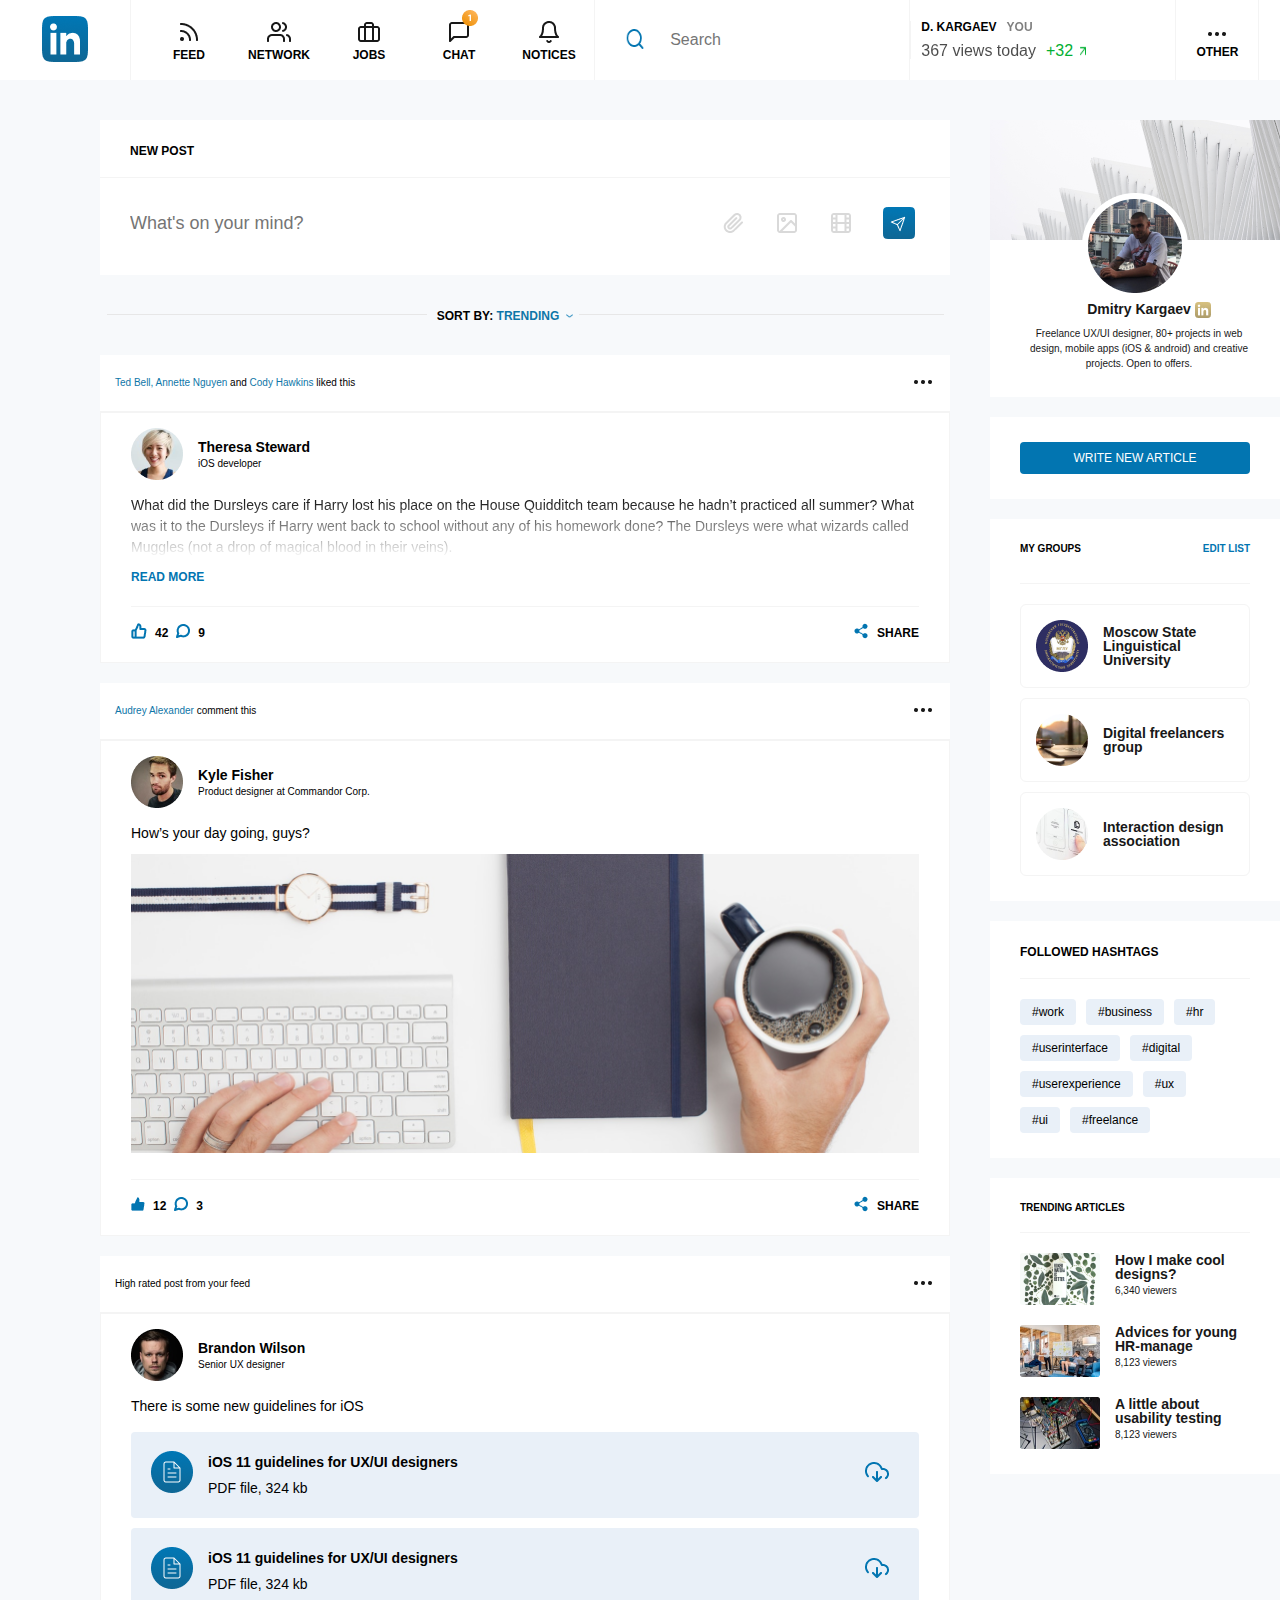
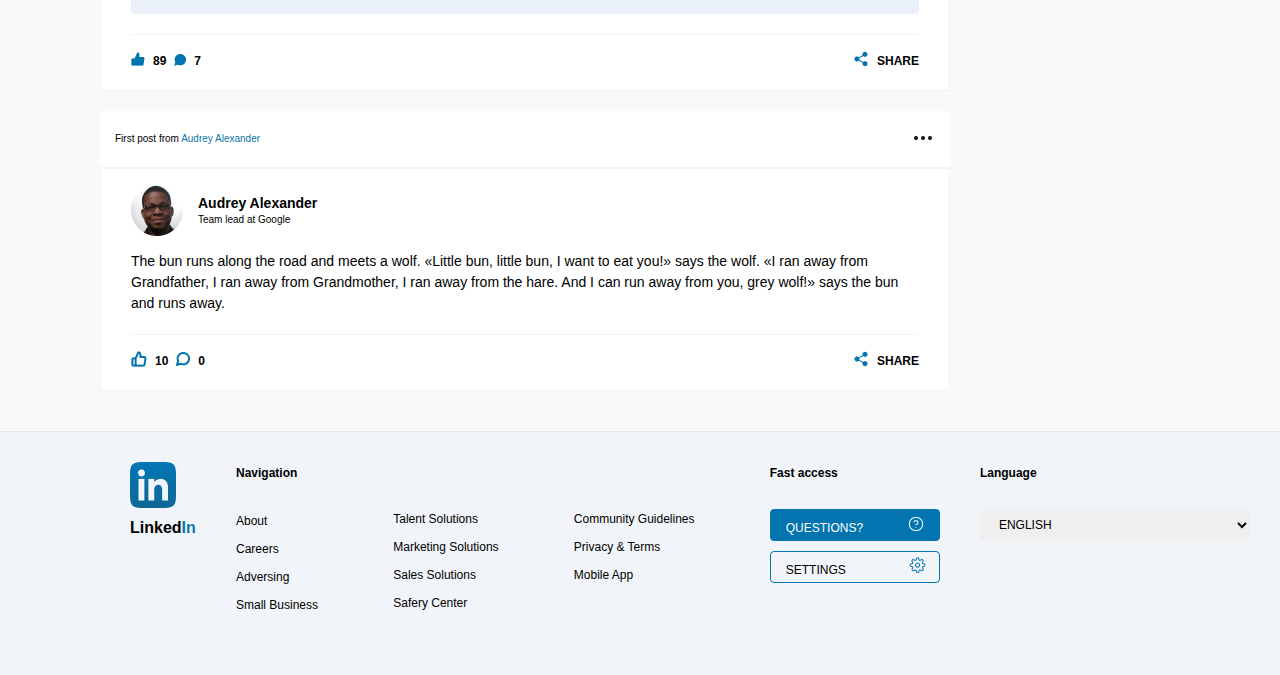
==== commit a81fd723: "ajustes pagina 1 responsividade" ====
--- a/page2/index.html
+++ b/page2/index.html
@@ -24,7 +24,7 @@
         <div class="header">
             <nav class="menu">
                 <div class="logo-linkedin">
-                    <img class="imagem-linkedin" src="./img/img-header/logo.png" alt="logo-linkedin" width="46" height="46">
+                    <a href="../page1/index.html"><img class="imagem-linkedin" src="./img/img-header/logo.png" alt="logo-linkedin" width="46" height="46"></a>
                 </div>
                 <ul class="nav-bar">
                     <li class="menu-icone">
--- a/page2/css/query.css
+++ b/page2/css/query.css
@@ -276,9 +276,18 @@
     font-size: 20px;
   }
   .novo-artigo {
+    display: flex;
+    flex-direction: row;
+    flex-wrap: wrap;
     padding: 10px;
-    margin: 10px;
-    column-gap: 20px;
+    margin: 20px 0px;
+    column-gap: 10px;
+    row-gap: 10px;
+    justify-content: center;
+  }
+
+  .novo-artigo .criar-novo-artigo {
+    width: 40%;
   }
   .novo-artigo button {
     font-size: 12px;
